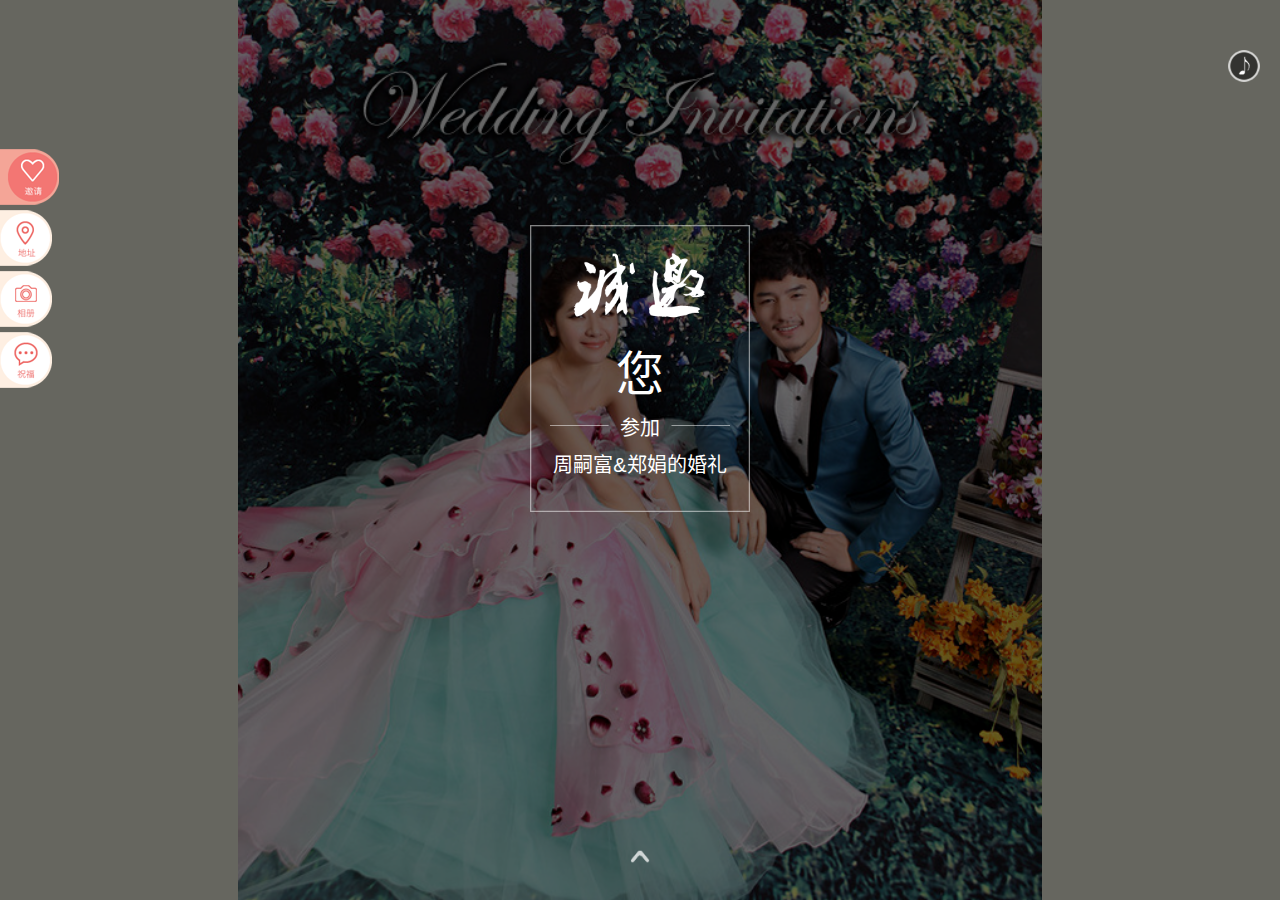
==== webroot/index.html @ 8b8bcb5a "refactor codes and implement backend to save and get bless list" ====
<!DOCTYPE html>
<html lang="zh-CN">
    <head>
        <meta charset="utf-8">
        <meta http-equiv="X-UA-Compatible" content="IE=edge">
        <!-- <meta name="viewport" content="width=device-width, initial-scale=1.0, maximum-scale=1.0, user-scalable=no"> -->
        <meta name="viewport" content="width=device-width, initial-scale=1.0">
        <meta name="renderer" content="webkit">
        <title>婚礼</title>
        <link rel="stylesheet" href="//cdn.bootcss.com/bootstrap/3.3.5/css/bootstrap.min.css" type="text/css">
        <link rel="stylesheet" href="css/swiper-3.3.1.min.css" type="text/css">
        <link rel="stylesheet" href="css/animate.min.css" type="text/css">
        <!-- Custom styles for this template -->
        <link href="css/wedding.css" rel="stylesheet">

        <!-- HTML5 shim and Respond.js for IE8 support of HTML5 elements and media queries -->
        <!-- WARNING: Respond.js doesn't work if you view the page via file:// -->
        <!--[if lt IE 9]>
            <script src="//cdn.bootcss.com/html5shiv/3.7.2/html5shiv.min.js"></script>
            <script src="//cdn.bootcss.com/respond.js/1.4.2/respond.min.js"></script>
        <![endif]-->

        <!-- Baidu Map API -->
        <!-- <script type="text/javascript" src="http://api.map.baidu.com/api?v=2.0&ak=BNiy3VISejq5RO3zaPwDMSefokaWc6iu"></script> -->
    </head>
    <body>
        <nav id='header' class="">
            <ul class="ul_nav">
                <li class="invitation active"><a href="#invitation" class="nav-invitation"></a></li>
                <li class="address"><a href="#address" class="nav-address"></a></li>
                <li class="photos"><a href="gallery.html" class="nav-photos"></a></li>
                <li class="message"><a href="blessing.html" class="nav-message"></a></li>
            </ul>
        </nav>
        <div class="nav_top">
            <label id="playbox" class="on" onclick="mp3_play();">
                <audio id="audio" autoplay="autoplay">
                    <source src="mp3/wodemingzijiaoyilian.m4a" type="audio/mpeg">
                </audio>
            </label>
        </div>
        <img src="images/66_swipe_tip.png" style="" class="resize">
        <!--<div class="page-wrapper">-->
            <div class="swiper-container">

                <div class="swiper-wrapper">
                    <div class="swiper-slide">
                        <section id="invitation" class="card introduction">
                            <div class="fm_in"></div>
                            <div class="welcome ani" swiper-animate-effect="fadeInDown" swiper-animate-duration="1s" swiper-animate-delay="0s" swiper-animate-style-cache=" ">
                                <div class="inviter">您</div>
                                <div class="join">参加</div>
                                <div class="newman"><label>周嗣富</label>&amp;<label>郑娟</label>的婚礼</div>
                            </div>
                        </section>
                    </div>
                    <div class="swiper-slide">
                        <section class="card slide-married">
                            <div class="m-animationBox m-animationCloudBg" style=""><i></i><i></i><i></i><i></i><i></i><i></i><i></i><i></i><i></i><i></i><i></i><i></i></div>

                            <div class="page_avatar ani" swiper-animate-effect="fadeInDown" swiper-animate-duration="1s" swiper-animate-delay="0s" swiper-animate-style-cache=" ">
                                <div class="avatar"></div>
                                <div class="tx">
                                    <img width="640" src="images/marriage_avatar.png">
                                </div>

                                <div class="married">
                                    <img src="images/66_got_married.png" width="100%">
                                </div>  

                                <div class="home_info">
                                    <div class="red_box">
                                        <div class="name_box">
                                            <div class="name"><label>周嗣富</label><span class="love">&amp;</span><label>郑娟</label></div>
                                        </div>
                                        <div class="time" onclick="location.reload()">
                                            2016/06/25 12:00<br>
                                            农历五月廿一（星期六）
                                        </div>
                                        <div class="address">成都市双流县华阳镇益州大道南段288号<br/>祥辉大酒店</div>
                                    </div>
                                    <div class="info_bot"><img src="images/66_info_bot.png" width="100%"></div>
                                </div>
                            </div>
                        </section>
                    </div>
                    <div class="swiper-slide">
                        <section class="card">
                            <div class="marry_title">乘车路线</div>
                            <div class="dh_area">
                                <strong class="ani" swiper-animate-effect="fadeInDown" swiper-animate-duration="1s" swiper-animate-delay="0s" swiper-animate-style-cache=" ">祥辉大酒店</strong>
                                <ul class="ul_item">
                                    <li class="ani" swiper-animate-effect="fadeInLeft" swiper-animate-duration="1s" swiper-animate-delay="0s" swiper-animate-style-cache=" "><h2><i></i>自驾:</h2>进入益州大道，向南开到益州大道南段288号祥辉大酒店即到</li>
                                    <li class="ani" swiper-animate-effect="fadeInLeft" swiper-animate-duration="1s" swiper-animate-delay="0.3s" swiper-animate-style-cache=" "><h2><i></i>地铁:</h2>乘坐地铁1号线到天府三街站下车，出B口，沿天府大道走190米，到达地铁天府三街站, 乘坐华阳5路到伏龙小区站下车，前行150米即到</li>
                                    <li class="ani" swiper-animate-effect="fadeInLeft" swiper-animate-duration="1s" swiper-animate-delay="0.6s" swiper-animate-style-cache=" "><h2><i></i>公交车:</h2>乘坐815a路，伏龙小区站下车，前行150米即到</li>
                                </ul>
                            </div>
                        </section>
                    </div>
                    <div class="swiper-slide">
                        <section id="info" class="card address-map">
                            <div class="marry_title">地图导航</div>
                            <div class="map-container">
                                <div class="map-box ani" swiper-animate-effect="fadeInLeft" swiper-animate-duration="1s" swiper-animate-delay="0s" swiper-animate-style-cache=" ">
                                    <div id="mapContent">
                                        <div class="map-search"></div>
                                        <a href="http://api.map.baidu.com/marker?location=30.536617,104.062924&title=祥辉大酒店&content=成都市双流县华阳镇益州大道南段288号祥辉大酒店&output=html&src=wedding">
                                
                                            <img src="http://api.map.baidu.com/staticimage/v2?ak=BNiy3VISejq5RO3zaPwDMSefokaWc6iu&center=104.062924,30.536617&markers=104.062924,30.536617&markerStyles=l,A&width=640&height=320&zoom=18" alt="">
                                        </a>
                                    </div>
                                    <div class="map-msg">
                                        <h5>地址：成都市双流县华阳镇益州大道南段288号<br/>祥辉大酒店</h5>
                            </div>
<div class="map_btn ani" swiper-animate-effect="fadeInRight" swiper-animate-duration="1s" swiper-animate-delay="0.3s" swiper-animate-style-cache=" ">
                                    <a href="http://api.map.baidu.com/marker?location=30.536617,104.062924&title=祥辉大酒店&content=成都市双流县华阳镇益州大道南段288号祥辉大酒店&output=html&src=wedding">
        <i></i>立即导航
</a>
</div>
                                    <!--<a href="http://api.map.baidu.com/marker?location=30.536617,104.062924&title=祥辉大酒店&content=成都市双流县华阳镇益州大道南段288号祥辉大酒店&output=html&src=wedding" class="map-btn"></a>-->
                                </div>
                            </div>
                        </section>
                    </div>
                    <div class="swiper-slide">
                        <section class="card">
                            <div class="ani" swiper-animate-effect="ani_zoom" swiper-animate-duration="16s" swiper-animate-style-cache=" ">
                                <div class="card-photo photo1"></div>
                            </div>
                            <div>
                                <div class="pos_abs photo_tit ani" swiper-animate-effect="zoomIn" swiper-animate-duration="2s" swiper-animate-delay="0.3s" swiper-animate-style-cache=" ">
                                    <div class="pic_word">分分秒秒的在我的世界里</div>
                                </div>				
                            </div>
                        </section>
                    </div>
                    <div class="swiper-slide">
                        <section class="card">
                            <div class="ani photo-ani" swiper-animate-effect="ani_zoom" swiper-animate-duration="16s" swiper-animate-style-cache=" ">
                                <div class="card-photo photo2"></div>
                            </div>
                            <div>
                                <div class="pos_abs photo_tit ani" swiper-animate-effect="zoomIn" swiper-animate-duration="2s" swiper-animate-delay="0.3s" swiper-animate-style-cache=" ">
                                    <div class="pic_word">一场相约终生的邂逅</div>
                                </div>				
                            </div>
                        </section>
                    </div>
                    <div class="swiper-slide">
                        <section class="card">
                            <div class="ani photo-ani" swiper-animate-effect="ani_zoom" swiper-animate-duration="16s" swiper-animate-style-cache=" ">
                                <div class="card-photo photo3"></div>
                            </div>
                            <div>
                                <div class="pos_abs photo_tit ani" swiper-animate-effect="zoomIn" swiper-animate-duration="2s" swiper-animate-delay="0.3s" swiper-animate-style-cache=" ">
                                    <div class="pic_word">愿得一人心，白头终不离</div>
                                </div>				
                            </div>
                        </section>
                    </div>
                    <div class="swiper-slide">
                        <section class="card">
                            <div class="ani photo-ani" swiper-animate-effect="ani_zoom" swiper-animate-duration="16s" swiper-animate-style-cache=" ">
                                <div class="card-photo photo4"></div>
                            </div>
                            <div>
                                <div class="pos_abs photo_tit ani" swiper-animate-effect="zoomIn" swiper-animate-duration="2s" swiper-animate-delay="0.3s" swiper-animate-style-cache=" ">
                                    <div class="pic_word">百年好合 & 幸福美满</div>
                                </div>				
                            </div>
                        </section>
                    </div>
                    <div class="swiper-slide">
                        <section class="card">
                            <div class="ani photo-ani" swiper-animate-effect="ani_zoom" swiper-animate-duration="16s" swiper-animate-style-cache=" ">
                                <div class="card-photo photo5"></div>
                            </div>
                            <div>
                                <div class="pos_abs photo_tit ani" swiper-animate-effect="zoomIn" swiper-animate-duration="2s" swiper-animate-delay="0.3s" swiper-animate-style-cache=" ">
                                    <div class="pic_word">分分秒秒的在我的世界里</div>
                                </div>				
                            </div>
                        </section>
                    </div>
                    <!--<div class="swiper-slide">
                        <section id="info" class="card">
                            <img src="images/card2.png" alt=""/>
                        </section>
                    </div>-->
                </div>
            </div>
        <!--</div>-->

        <!-- Bootstrap core JavaScript
            ================================================== -->
        <!-- Placed at the end of the document so the pages load faster -->
        <!--<script src="//cdn.bootcss.com/jquery/1.11.3/jquery.min.js"></script>-->
        <script src="js/zepto.min.js"></script>
        <script src="//cdn.bootcss.com/bootstrap/3.3.5/js/bootstrap.min.js"></script></script>
        <!-- IE10 viewport hack for Surface/desktop Windows 8 bug -->
        <script src="js/ie10-viewport-bug-workaround.js"></script>
        <script src="js/swiper/swiper-3.3.1.jquery.min.js"></script>
        <script src="js/swiper/swiper.animate1.0.2.min.js"></script>
        <script type="text/javascript" src="js/browser-utils.js"></script>
        <script src="js/wedding.js"></script>
    </body>
</html>
---- webroot/css/wedding.css ----
@-ms-viewport       { width: device-width; }
@-webkit-viewport   { width: device-width; }
@-moz-viewport      { width: device-width; }
@-ms-viewport       { width: device-width; }
@-o-viewport        { width: device-width; }
@viewport           { width: device-width; }

html, body {
    position: relative;
    height: 100%;
}

body,button, input, select, textarea,h1 ,h2, h3, h4, h5, h6 { font-family: Microsoft YaHei,'宋体' , Tahoma, Helvetica, Arial, "\5b8b\4f53", sans-serif;}

body{
    background: #fff;
    font-family: Helvetica Neue, Helvetica, Arial, sans-serif;
    font-size: 14px;
    color:#000;
    margin: 0;
    padding: 0;
}

div.page-wrapper {padding-bottom: 30px; position: relative; width:100%; text-align: center;}
a, #banner {color: #ff5c5c;}

/*css for navbar*/
.ul_nav {
    position: fixed;
    padding-left: 0;
    left: 0px;
    top: 15%;
    z-index: 999;
}
.ul_nav li {
    list-style-type: none;
}
.ul_nav li a {
    display: block;
    width: 59px;
    height: 56px;
    background-image: url(../images/31_ul_nav_menu.png);
    background-repeat: no-repeat;
    /*background-size: 176px auto;*/
    /*transition: all 0.1s ease-in-out;*/
}
.ul_nav li a.nav-invitation {
    background-position: -70px 0px;
}
.ul_nav li a.nav-address{
    background-position: -70px -60px;
}
.ul_nav li a.nav-photos{
    background-position: -70px -120px;
}

.ul_nav li a:hover.nav-invitation, .ul_nav li.active a.nav-invitation {
    background-position: 0px 0px;
}

.ul_nav li a:hover.nav-address, .ul_nav li.active a.nav-address {
    background-position: 0px -60px;
}

.ul_nav li a:hover.nav-photos, .ul_nav li.active a.nav-photos {
    background-position: 0px -120px;
}

.ul_nav li a.nav-message {
    background-position: -70px -180px;
}

.ul_nav li a:hover.nav-message, .ul_nav li.active a.nav-message {
    background-position: 0px -180px;
}

/*css for music play*/
.nav_top {
    position: fixed;
    top: 50px;
    right: 20px;
    z-index: 9999;
    border-radius: 50%;
}
.nav_top label.on {
    -webkit-transform-style: preserve-3d;
    -webkit-animation-name: x-spin;
    -webkit-animation-duration: 1s;
    -webkit-animation-iteration-count: infinite;
    -webkit-animation-timing-function: linear;
    -moz-animation-name: x-spin;
    -moz-transform-style: preserve-3d;
    -moz-animation-duration: 1s;
    -moz-animation-iteration-count: infinite;
    -moz-animation-timing-function: linear;
}
.nav_top label {
    display: block;
    float: right;
    margin: 0px 0px;
    width: 32px;
    height: 32px;
    background: url(../images/66_units_icons.png) no-repeat;
    background-size: auto 32px;
    cursor: pointer;
    -webkit-tap-highlight-color: raba(0,0,0,0);
}
 @-webkit-keyframes x-spin {
     0% { -webkit-transform:rotate(0deg)}
     100% { -webkit-transform:rotate(360deg)}
 }
  @-moz-keyframes x-spin {
     0% { -moz-transform:rotate(0deg)}
     100% { -moz-transform:rotate(360deg)}
 }
  @-o-keyframes x-spin {
     0% { -o-transform:rotate(0deg)}
     100% { -o-transform:rotate(360deg)}
 }
  @-ms-keyframes x-spin {
     0% { -ms-transform:rotate(0deg)}
     100% { -mos-transform:rotate(360deg)}
 }
 @keyframes x-spin {
     0% { transform:rotate(0deg)}
     100% { transform:rotate(360deg)}
 }
 @-webkit-keyframes bounce {
     0% {-webkit-transform: translateY(0);} 
     50% {-webkit-transform: translateY(-10px);} 
     100% {-webkit-transform: translateY(0);}}
 @-zom-keyframes bounce {
     0% {-zom-transform: translateY(0);} 
     50% {-zom-transform: translateY(-10px);} 
     100% {-zom-transform: translateY(0);}}
 @-ms-keyframes bounce {
     0% {-ms-transform: translateY(0);} 
     50% {-ms-transform: translateY(-10px);} 
     100% {-ms-transform: translateY(0);}}
 @-o-keyframes bounce {
     0% {-o-transform: translateY(0);} 
     50% {-o-transform: translateY(-10px);} 
     100% {-o-transform: translateY(0);}}
 @keyframes bounce {
     0% {transform: translateY(0);} 
     50% {transform: translateY(-10px);} 
     100% {transform: translateY(0);}
 }

.resize{
    position:absolute;
	width:20px;
	height:15px; 
	margin-left:-10px;
	bottom:4%; 
	left:50%;
	z-index:9999;
	-webkit-animation: bounce 1s .2s linear infinite;
	-moz-animation: bounce 1s .2s linear infinite;
	-o-animation: bounce 1s .2s linear infinite;
	-ms-animation: bounce 1s .2s linear infinite;
	animation: bounce 1s .2s linear infinite;
}
/*css for section we get married*/
.slide_02,
.slide_04,
.slide_05,
.slide_06,
.slide_07{
    width:100%;
    height:100%;
    position:relative;
    margin:0 auto;
    background:#fff1cb url(../images/66_sub_bg.png) bottom no-repeat;
    background-size:100% auto;
}
.slide_03{
    width:100%;
    height:100%;
    position:relative;
    margin:0 auto;
    padding:20px 5px 0px 0px;
}
.slide_08{
    width:100%;
    height:100%;
    background:url(../images/66_wedding_page.jpg) no-repeat;
    background-size:100% 100%;
    position:relative;
}

.slide_09{
    width:100%;
    height:100%;
    background:#fff;
}
.slide_10{
    width:100%;
    height:100%;
    background:url(../images/66_count_bg.jpg) bottom no-repeat;
    background-size:100% 100%;
    position:relative;
}

.marry_title{
    clear:both;
    color:#ee4351;
    font-size:26px;
    margin:0 auto;
    padding:5% 0 5% 0;
    text-align:center;
}
.splite{
    width:100%;
    height:10px;
    background:url(../images/66_splite.png) center no-repeat;
    background-size:260px auto;
    margin:10px auto;
    text-align:center;
}
.wish_sp{
    width:100%;
    height:6px;
    background:url(../images/66_wishsp.png) center no-repeat;
    background-size:auto 6px;
    margin:10px auto;
    text-align:center;
}
.m-animationCloudBg{height: 100%;  position: relative; top: 0px; bottom: 0px; left: 0px; right: 0px;  z-index: 0; overflow: hidden;}
.m-animationCloudBg i {
    width: 640px;
    height: 300px;
    display: block;
    position: absolute;
    opacity: 0;
    z-index: 0;
    z-index: 0 !important;
    top: 50px;
    left: -100px;
}
.m-animationCloudBg i:nth-child(1){background: url(../images/66_cloud1.png); top: 50px; left: -100px; -webkit-animation: animationCloudBg 1s linear infinite; -webkit-animation-delay: 2s;}
.m-animationCloudBg i:nth-child(2){background: url(../images/66_cloud2.png); top: 100px; left: -50px; -webkit-animation: animationCloudBg 2s linear infinite; -webkit-animation-delay: 1s;}
.m-animationCloudBg i:nth-child(3){background: url(../images/66_cloud3.png); top: 150px; left: -0px; -webkit-animation: animationCloudBg 4s linear infinite; -webkit-animation-delay: 0s;}
.m-animationCloudBg i:nth-child(4){background: url(../images/66_cloud4.png); top: 200px; left: 50px; -webkit-animation: animationCloudBg 2s linear infinite; -webkit-animation-delay: 2s;}
.m-animationCloudBg i:nth-child(5){background: url(../images/66_cloud5.png); top: 250px; left: -50px; -webkit-animation: animationCloudBg 1.2s linear infinite; -webkit-animation-delay: 3s;}
.m-animationCloudBg i:nth-child(6){background: url(../images/66_cloud6.png); top: 300px; left: 20px; -webkit-animation: animationCloudBg 3s linear infinite; -webkit-animation-delay: 1s;}
.m-animationCloudBg i:nth-child(7){background: url(../images/66_cloud1.png); top: 350px; left: 80px; -webkit-animation: animationCloudBg 4.5s linear infinite; -webkit-animation-delay: 0s;}
.m-animationCloudBg i:nth-child(8){background: url(../images/66_cloud2.png); top: 400px; left: -10px; -webkit-animation: animationCloudBg 2.8s linear infinite; -webkit-animation-delay: 1s;}
.m-animationCloudBg i:nth-child(9){background: url(../images/66_cloud3.png); top: 350px; left: 80px; -webkit-animation: animationCloudBg 1.6s linear infinite; -webkit-animation-delay: 2s;}
.m-animationCloudBg i:nth-child(10){background: url(../images/66_cloud4.png); top: 20px; left: -100px; -webkit-animation: animationCloudBg 4s linear infinite; -webkit-animation-delay: 1s;}
.m-animationCloudBg i:nth-child(11){background: url(../images/66_cloud5.png); top: 60px; left: 0px; -webkit-animation: animationCloudBg 2.5s linear infinite; -webkit-animation-delay: 2s;}
.m-animationCloudBg i:nth-child(12){background: url(../images/66_cloud6.png); top: 0px; left: -50px; -webkit-animation: animationCloudBg 3.2s linear infinite; -webkit-animation-delay: 0s;}
@-webkit-keyframes animationCloudBg{
    0%{-webkit-transform: scale(0.5) translate(-300px, 300px) rotateX(0deg) rotateY(0deg); opacity: 0;}
    33%{-webkit-transform: scale(1) translate(-80px, 80px) rotateX(20deg) rotateY(-20deg); opacity: 1;}
    66%{-webkit-transform: scale(1.5) translate(100px, -100px) rotateX(30deg) rotateY(-10deg); opacity: 0.8;}
    100%{-webkit-transform: scale(1.8) translate(300px, -300px) rotateX(0deg) rotateY(0deg); opacity: 0.6;}
}

/*css for card section */
section.card {
    width: 100%;
    background-color: #feefe2;
    margin: 0px auto;
    height: 100%;
    transform: translateY(0px);
    transition: none;
    text-align: center;
    position: relative;
}
section.card img{
    width: 100%;
}
.fm_in{
    position:absolute;
    top:0;
    left:0;
    width:100%;
    height:100%;
    margin:0 auto;
    padding:15% 0;
    background:#000;
    opacity: 0.6;
    z-index:0;
}
section.introduction {
    width:100%;
    height:100%;
    position:relative;
    margin:0 auto;
    /*padding:110px 0;*/
    background:#fffeee url(../images/album.png) center no-repeat;
    background-size:auto 100%;
}
.welcome{
    position:relative;
    top:25%;
    left:50%;
    margin-left:-110px;
    width:220px;
    height:340px;
    background:url(../images/66_fm_bor.png) top no-repeat;
    background-size:220px auto;
    text-align:center;
    padding:110px 0 0 0;
    opacity: 1;
    z-index:2;
}
.inviter{
    text-align:center;
    color:#fff;
    font-size:48px;
    margin:0px auto 0px auto;
}
.join{
    color:#fff;
    font-size:20px;
    padding:3% 0;
    background:url(../images/66_join.png) center no-repeat;
    background-size:180px auto;
}
.newman{
    color:#fff;
    font-size:20px;
    padding:1% 0px;
}
.newman label{
    font-weight: normal;
}

/*css for section#2 show avatar and hotol*/
.page_bg {
    width:100%;
    height:60%;
    position: absolute;
    bottom: 0px;
    z-index:2;
}
.page_avatar{
    position: absolute;
    left:50%;
    margin-left:-110px;
    z-index:8;
    top: 50%;
    margin-top: -240px;
}
.avatar{
    border-radius: 220px;
    width: 220px;
    height: 220px;
    background-color: #fff;
    opacity: 0.5;
    z-index:9;
    margin:0px auto;
    position:relative;
}
section.card .tx img{
    width:200px;
    height:200px;
    border-radius: 200px;
    margin:0 auto;
    position:relative;
    top:-210px;
    left:0px;
    z-index:10;
}
.married{
    position:relative;
    width:262px;
    left:50%;
    top:-240px;
    z-index:11;
    margin-left:-136px;
}
.home_info{
    position:relative;
    width:200px;
    z-index:11;
    background:#ee4351;
    left:0;
    top:-230px;
    margin:0px auto;
    padding:0px 0px 0px 0px;
    z-index:11;
}
.red_box{
    width:100%;
    background:#ee4351;
    padding:0px 8px;
    margin:0px;
    z-index:11;
}
.info_bot{
    width:100%;
    position:absolute;
    bottom:-17px;
    z-index:11;
}
.name_box{
    width:100%;
    font-size:18px;
    line-height:180%;
    color:#fff;
    font-family:'microsoft yahei';
    margin:5px auto;
    text-align:center;
    padding:0 0;
    border-bottom:1px #fff dashed;
}
.name_box .love{
    position:relative;
    display:inline-block;
    top:0px;
    width:18px;
    height:24px;
}
.name_box label{
    padding:0px 15px;
    color:#fff;
}

.time,
.message,
.address{
    clear:both;
    color:#fff;
    font-size:16px;
    line-height:24px;
    padding:5px 0;
    text-align:center;
}

/*css for showing photos of wedding*/
.ani_left_right{-webkit-animation:animation_left_right 23s linear 0s infinite both;}
@-webkit-keyframes animation_left_right{
    0%{-webkit-transform:translateX(0px);width:236%;height:100%;margin-top:0px;margin-left:0px;}
    50%{-webkit-transform:translateX(-373px);width:236%;height:100%;margin-top:0px;margin-left:0px;}
    100%{-webkit-transform:translateX(0px);width:236%;height:100%;margin-top:0px;margin-left:0px;}}
.ani_right_left{-webkit-animation:animation_right_left 23s linear 0s infinite both;}
@-webkit-keyframes animation_right_left{
    0%{-webkit-transform:translateX(-373px);width:236%;height:100%;margin-top:0px;margin-left:0px;}
    50%{-webkit-transform:translateX(0px);width:236%;height:100%;margin-top:0px;margin-left:0px;}
    100%{-webkit-transform:translateX(-373px);width:236%;height:100%;margin-top:0px;margin-left:0px;}
}
.ani_zoom{-webkit-animation:animation_zoom 18s linear 0s infinite both;}
@-webkit-keyframes animation_zoom{
    0%{-webkit-transform:scale(1);width:104%;height:100%;margin-top:0px;margin-left:0px;}
    50%{-webkit-transform:scale(1.3);width:104%;height:100%;margin-top:0px;margin-left:0px;}
    100%{-webkit-transform:scale(1);width:104%;height:100%;margin-top:0px;margin-left:0px;}
}
.ani_narrow{-webkit-animation:animation_narrow 15s linear 0s infinite both;}
@-webkit-keyframes animation_narrow{
    0%{-webkit-transform:scale(1.2);width:100%;height:100%;margin-top:0px;margin-left:0px;}
    50%{-webkit-transform:scale(1);width:100%;height:100%;margin-top:0px;margin-left:0px;}
    100%{-webkit-transform:scale(1.2);width:100%;height:100%;margin-top:0px;margin-left:0px;}
}
.ani_ghost_image1{-webkit-animation:animation_ghost_image1 3s ease 0s 1 both;height:100%;}
@-webkit-keyframes animation_ghost_image1{
    0%{-webkit-transform:translateX(85px) ;opacity:0;}
    100%{-webkit-transform:translateX(0px) ;opacity:1;}}
.ani_ghost_image2{-webkit-animation:animation_ghost_image2 3s ease 0s 1 both;height:100%;}
@-webkit-keyframes animation_ghost_image2{
    0%{-webkit-transform:translateX(-85px) ;opacity:0;}
    100%{-webkit-transform:translateX(0px) ;opacity:1;}}
.photo_tit{
	bottom: 20%;
	left: 0%;
	color: rgb(255, 255, 255);
	width: 100%;
	text-align: center;
	font-size: 20px;
	/*text-shadow: 0px 0px 10px #fff, 0px 0px 20px #fff, 0px 0px 40px #ccc;*/
	text-shadow:2px 2px 6px #000000;
}
.pos_abs {
    position: absolute;
}

/*css for card photos section*/
.card .card-photo{
    background-size: auto 100%;
    background-position: center;
    background-repeat: no-repeat;
    height: 100%;
}

.card .photo-ani{height:100%;}

.card .photo1, .photo2, .photo3, .photo4, .photo5 {
    background-image: url("../images/CD141016137559869EkEk1410410441.jpg-album");
}

/*css for how to go to hotel*/
.dh_area {
    padding: 0px 35px;
}
.ul_item{
    clear:both;
	margin:20px auto;
	padding:2% 5% 3% 5%;
	border-radius:4px;  
	text-align:left;
	border:1px #e94d37 solid;
}
.ul_item li{
	line-height:22px;
	font-size:14px;
	font-weight:bold;
	color:#555;
	padding:4px 0px;
}
.ul_item li h2{
    clear:both;
    color:#ee4351;
	line-height:30px;
	font-size:16px;
	text-align:left;
	margin-top:5px;
}
.ul_item li a{
	color:#fff;
}
.ul_item li i{
    display:inline-block;
    float:left;
    width:35px;
    height:26px;
}
.ul_item li:first-child i{
    background:url(../images/66_map_icons.png) no-repeat 3px 0px;
    background-size:80% auto;
}
.ul_item li:nth-child(2) i {
    background:url(../images/66_map_icons.png) no-repeat 0 -42px;
    background-size:80% auto;
}
.ul_item li:last-child i {
    background:url(../images/66_map_icons.png) no-repeat 4px -90px;
    background-size:80% auto;
}

/*Baidu map for location*/
.marry_title{
    clear:both;
	color:#ee4351;
	font-size:26px;
	margin:0 auto;
	padding:5% 0 5% 0;
	text-align:center;
}
.map-container { margin: 0 15px; }
.map-box {
 position: relative;
 border-radius: 5px;
 background: #fff;
 padding: 15px;
 max-width: 600px;
 margin: 0 auto;
}

.map-msg {
    padding: 10px 0;
    overflow: hidden;
}
.map-msg h5 {
    font-size: 1.4rem;
    line-height: 20px;
    min-height: 25px;
    color: #999;
    overflow: hidden;
}
.map-btn {
    display: inline-block;
    margin-top: 2px;
    margin-right: 6px;
    width: 50px;
    height: 18px;
    background: url(../images/bmap-nav.png) no-repeat;
    background-size: 100% 100%;
    border: 0;
    outline:0;
    border-radius: 0;
}
#mapContent {position: relative}
.map-search {
    position: absolute;
    top: 0;
    right: 0;
    width: 28px;
    height: 28px;
    background: url(../images/bmap-search.png) no-repeat;
    background-size: 100% 100%;
    z-index: 99999;
}
.map_btn{
    width:110px;
    margin:0px auto 0px auto;
    line-height:36px;
    background:#ee4351;
    border-radius:4px;
    text-align:left;
}
.map_btn a{display:block;color:#fff;}
.map_btn a i{
   float:left;
   display:inline-block;
   width:23px;
   height:23px;
   background:url(../images/66_icons.png) no-repeat 0 -151px;
   background-size: 23px auto;
   margin:7px 3px 0px 6px;
}

/*css for swiper container*/
.swiper-container {
        width: 100%;
        height: 100%;
    }
    .swiper-slide {
        text-align: center;
        font-size: 18px;
        background: #fff;

        /* Center slide text vertically */
        display: -webkit-box;
        display: -ms-flexbox;
        display: -webkit-flex;
        display: flex;
        -webkit-box-pack: center;
        -ms-flex-pack: center;
        -webkit-justify-content: center;
        justify-content: center;
        -webkit-box-align: center;
        -ms-flex-align: center;
        -webkit-align-items: center;
        align-items: center;
    }


/*css for gallery page*/
.gallery-container {background-color: #feefe2;}

/*css for blessing page*/
.container .card form {text-align: left;}

.bless_tit{
  color:#555;
  height:30px;
  line-height:30px;
  border-bottom:1px #ccc solid;
  margin:30px 0px 30px 0px;
  text-align:center;
  position:relative;
}
.bless_tit span{
    position:absolute;
	bottom:-15px;
	left:50%;
	background:#feefe2;
	padding:0px 20px;
    text-align:center;
	margin-left:-50px;
}
ul.bless-wall {
margin-top: 30px;
}
ul.bless-wall li {
    /*让贴纸在按行显示，可以使用float实现效果*/
    display: inline-block;
    *display: inline;
    zoom: 1;
    margin: 1em 1em 3em;
    font-size: 10px;
}

ul.bless-wall .msg_style {
    height: auto;
    /*margin-left: 4%;*/
    vertical-align: middle;
}

ul.bless-wall section.bless-card {
    /*使用box-shadow制作阴影效果*/
    -moz-box-shadow: 5px 5px 7px rgba(33, 33, 33, 0.4);
    -webkit-box-shadow: 5px 5px 7px rgba(33, 33, 33, 0.4);
    box-shadow: 5px 5px 7px rgba(33, 33, 33, 0.4);
    /*使用transform中的rotate制作旋转效果*/
    -webkit-transform: rotate(-2deg);
    -o-transform: rotate(-2deg);
    -moz-transform: rotate(-2deg);
    -ms-transform: rotate(-2deg);
    transform: rotate(-2deg);
    /*为后面的胶纸效果设定一个参照值*/
    position: relative;
    /*实现一个四方形的标签纸效果*/
    display: inline-block;
    height: 80%;
    width: 80%;
    font-size: 100%;
    text-decoration: none;
    color: #000;
    background-color: #ffc;
    padding: 1em;
    cursor: defaul.bless-wallt;
}

/*使用CSS3伪类选择器中的":before"制作胶纸效果*/
ul.bless-wall section.bless-card:before {
    content: '';
    position: absolute;
    top: -20px;
    left: 35%;
    width: 50px;
    height: 30px;
    background-color: rgba(255, 255, 204, 0.5);
    border-left: 1px dashed rgba(0, 0, 0, 0.1);
    border-right: 1px dashed rgba(0, 0, 0, 0.1);
    -webkit-box-shadow: 0px 0px 12px rgba(0, 0, 0, 0.2);
    -moz-box-shadow: 0px 0px 12px rgba(0, 0, 0, 0.2);
    box-shadow: 0px 0px 12px rgba(0, 0, 0, 0.2);
}

/*step2*/

ul.bless-wall h2 {
    font-family: 'Eater', cursive;
    font-size: 140%;
    font-weight: bold;
    padding-bottom: 10px;
    padding-top: 5px;
}

ul.bless-wall h3 {
    font-family: 'Eater', cursive;
    padding-bottom: 10px;
    padding-top: 5px;
    font-size: medium;
    font-weight: normal;
    color: rgba(33, 33, 33, 0.7);
    width: 200px;
}

/*step3*/
/*给第2，4，6，8...2n处的标签改变旋转值和背景色*/
ul.bless-wall li:nth-child(even) section.bless-card {
    -webkit-transform: rotate(4deg);
    -o-transform: rotate(4deg);
    -moz-transform: rotate(4deg);
    -ms-transform: rotate(4deg);
    transform: rotate(4deg);
    position: relative;
    top: 5px;
    background-color: #cfc;
}

/*给第3，6，9...3n处的标签改变旋转值和背景色*/
ul.bless-wall li:nth-child(3n) section.bless-card {
    position: relative;
    top: -5px;
    background-color: #ccf;
}

/*给第5,10,15...5n处的标签改变旋转值和背景色*/
ul.bless-wall li:nth-child(5n) section.bless-card {
    position: relative;
    top: -10px;
    background-color: #FAC8C8;
}

/*改变对应的胶纸色*/
ul.bless-wall li:nth-child(even) section.bless-card:before {
    background-color: rgba(204, 255, 204, 0.5);
}

ul.bless-wall li:nth-child(3n) section.bless-card:before {
    background-color: rgba(204, 204, 255, 0.5);
}

/*step4*/
ul.bless-wall li section:hover,
ul.bless-wall li section:focus {
    /*改变阴影效果*/
    -moz-box-shadow: 10px 10px 7px rgba(0, 0, 0, 0.7);
    -webkit-box-shadow: 10px 10px 7px rgba(0, 0, 0, 0.7);
    box-shadow: 10px 10px 7px rgba(0, 0, 0, 0.7);
}

ul.bless-wall div {
    width: 100%;
    height: 100%;
    OVERFLOW-Y: auto;
    OVERFLOW-X: hidden;
}

ul.bless-wall h4 {
    float: right;
    z-index: 9999;
    font-size: medium;
}

ul.bless-wall h4:hover {
    cursor: pointer;
    color: red;
}

ul.bless-wall p {
    font-size: large;
}

.see-more-bless {
    clear: both;
    display: inline-block;
    width: 100%;
    color: #fd9821;
    font-size: 12px;
    text-align: center;
    margin: 0px auto;
    padding: 20px 0px 20px 0px;
}
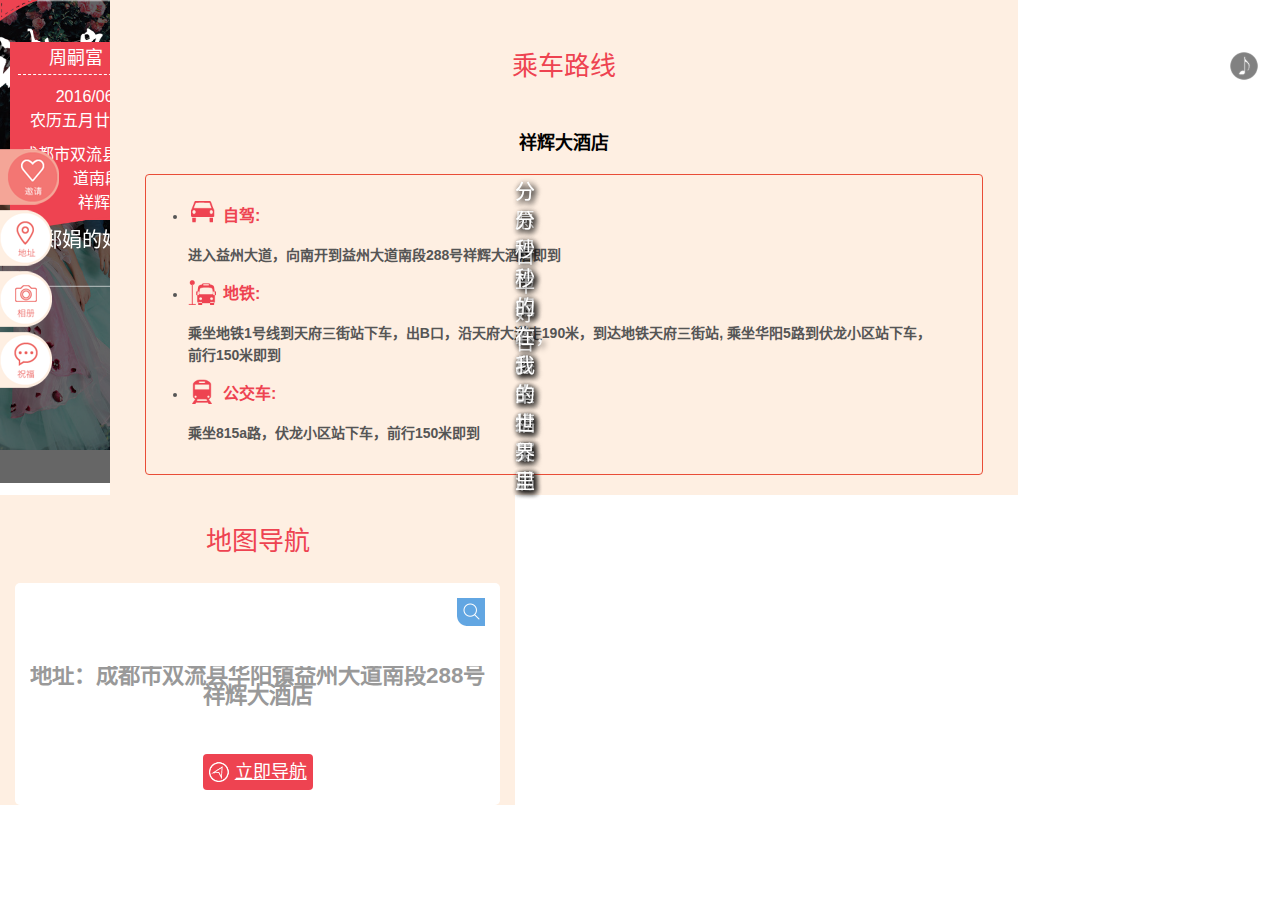
==== commit 006ce74e: "refactor codes" ====
--- a/webroot/index.html
+++ b/webroot/index.html
@@ -34,8 +34,9 @@
         </nav>
         <div class="nav_top">
             <label id="playbox" class="on" onclick="mp3_play();">
-                <audio id="audio" autoplay="autoplay">
-                    <source src="mp3/wodemingzijiaoyilian.m4a" type="audio/mpeg">
+                <audio id="audio" autoplay="autoplay" loop="loop">
+                    <source id="mp3Source" src="mp3/xiaofuqi.mp3" type="audio/mpeg">
+                    <source id="oggSource" src="mp3/xiaofuqi.ogg" type="audio/ogg">
                 </audio>
             </label>
         </div>
@@ -201,7 +202,7 @@
         <script src="js/ie10-viewport-bug-workaround.js"></script>
         <script src="js/swiper/swiper-3.3.1.jquery.min.js"></script>
         <script src="js/swiper/swiper.animate1.0.2.min.js"></script>
-        <script type="text/javascript" src="js/browser-utils.js"></script>
+        <script src="js/browser-utils.js"></script>
         <script src="js/wedding.js"></script>
     </body>
 </html>
--- a/webroot/css/wedding.css
+++ b/webroot/css/wedding.css
@@ -83,6 +83,11 @@
     border-radius: 50%;
 }
 .nav_top label.on {
+    animation-name: x-spin;
+    transform-style: preserve-3d;
+    animation-duration: 1s;
+    animation-iteration-count: infinite;
+    animation-timing-function: linear;
     -webkit-transform-style: preserve-3d;
     -webkit-animation-name: x-spin;
     -webkit-animation-duration: 1s;
@@ -105,25 +110,21 @@
     cursor: pointer;
     -webkit-tap-highlight-color: raba(0,0,0,0);
 }
- @-webkit-keyframes x-spin {
-     0% { -webkit-transform:rotate(0deg)}
-     100% { -webkit-transform:rotate(360deg)}
- }
-  @-moz-keyframes x-spin {
-     0% { -moz-transform:rotate(0deg)}
-     100% { -moz-transform:rotate(360deg)}
- }
-  @-o-keyframes x-spin {
-     0% { -o-transform:rotate(0deg)}
-     100% { -o-transform:rotate(360deg)}
- }
-  @-ms-keyframes x-spin {
-     0% { -ms-transform:rotate(0deg)}
-     100% { -mos-transform:rotate(360deg)}
- }
  @keyframes x-spin {
-     0% { transform:rotate(0deg)}
-     100% { transform:rotate(360deg)}
+     0% { 
+     transform:rotate(0deg);
+     -webkit-transform:rotate(0deg);
+     -moz-transform:rotate(0deg);
+     -o-transform:rotate(0deg);
+     -ms-transform:rotate(0deg);
+     }
+     100% { 
+     transform:rotate(360deg);
+     -webkit-transform:rotate(360deg);
+     -moz-transform:rotate(360deg);
+     -o-transform:rotate(360deg);
+     -ms-transform:rotate(360deg);
+     }
  }
  @-webkit-keyframes bounce {
      0% {-webkit-transform: translateY(0);} 
@@ -807,7 +808,7 @@
     font-size: large;
 }
 
-.see-more-bless {
+.no-bless, .see-more-bless {
     clear: both;
     display: inline-block;
     width: 100%;
@@ -817,3 +818,37 @@
     margin: 0px auto;
     padding: 20px 0px 20px 0px;
 }
+.call {
+    padding-left: 0;
+    margin-bottom: 30px;
+}
+.call li {
+list-style-type: none;
+}
+.call li a{
+	display:block;
+    width:120px;
+	line-height:24px;
+	color:#fff;
+	font-size:16px;
+	margin:10px 0px 10px 0px;
+	padding:10px 0px 10px 10px;
+	border-radius:44px;
+}
+.call li a i{
+	display:inline-block;
+	float:left;
+    width:23px;
+	height:23px;
+	margin-right:10px;
+    background:url(../images/31_tel_icon.png) center no-repeat;
+    background-size:auto 23px;
+}
+.call li.tel_01 a{
+    float:right;
+	background:#ff9999;
+}
+.call li.tel_02 a{
+    float:left;
+	background:#89b0d8;
+}
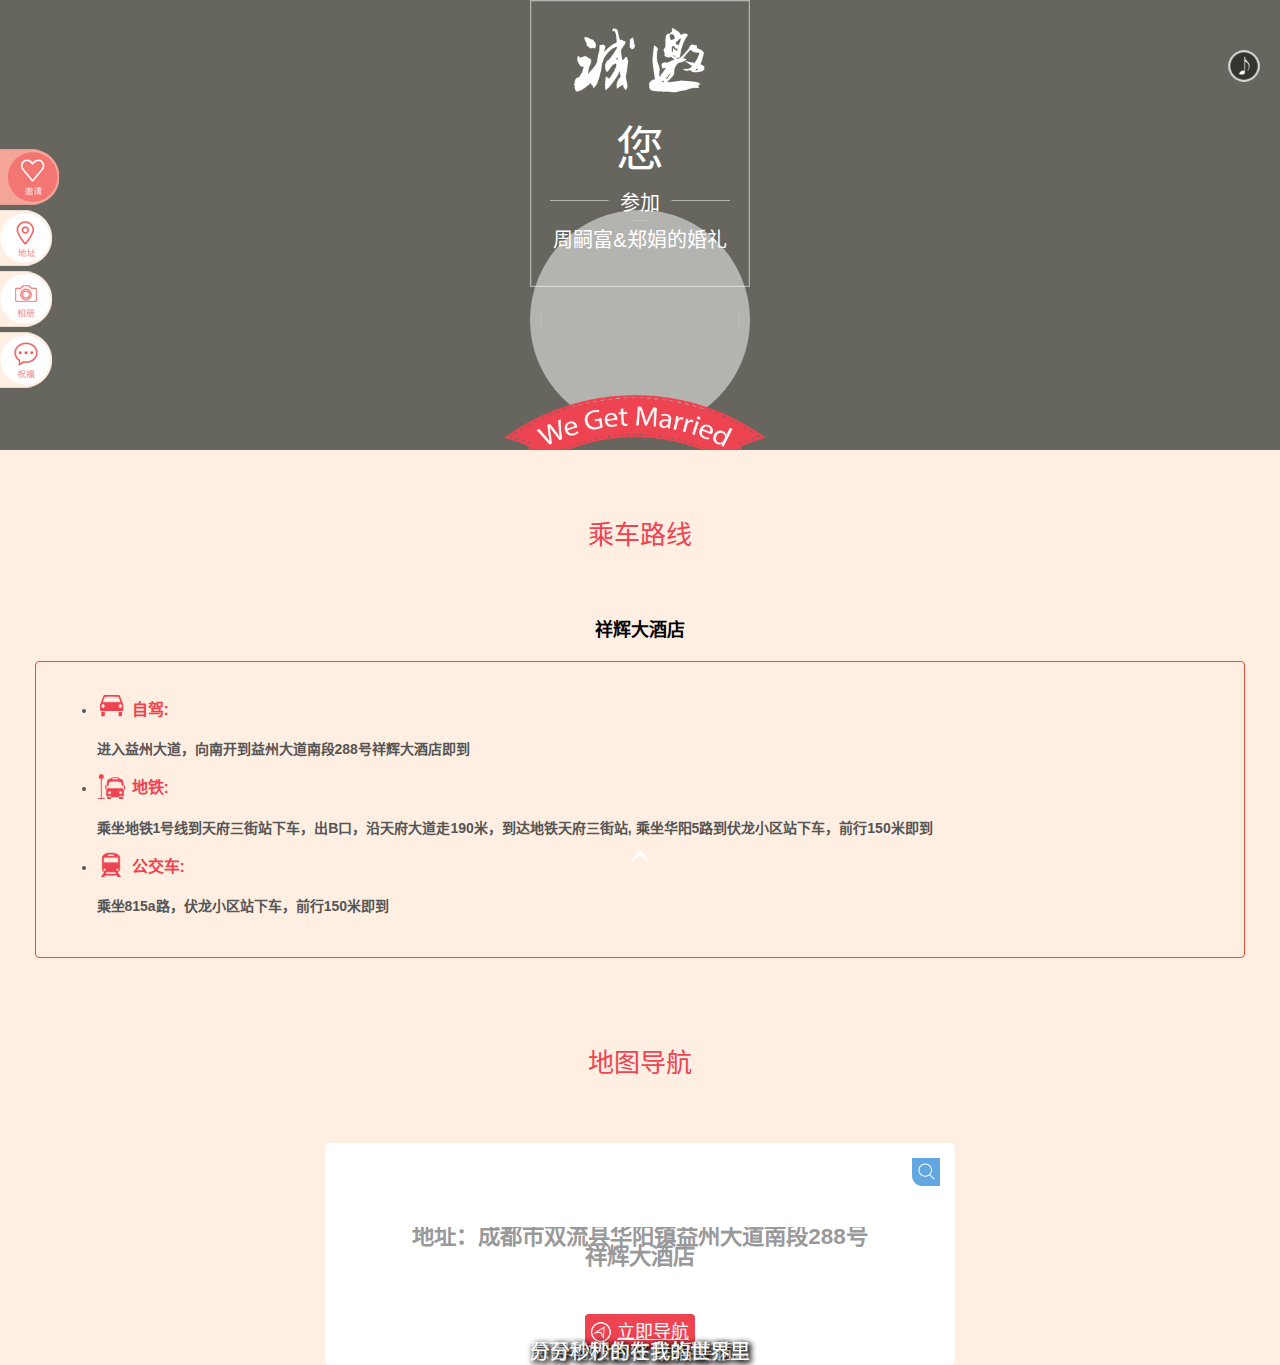
==== commit b45c5b35: "refactor css/js and images for wedding" ====
--- a/webroot/index.html
+++ b/webroot/index.html
@@ -8,8 +8,10 @@
         <meta name="renderer" content="webkit">
         <title>婚礼</title>
         <link rel="stylesheet" href="//cdn.bootcss.com/bootstrap/3.3.5/css/bootstrap.min.css" type="text/css">
-        <link rel="stylesheet" href="css/swiper-3.3.1.min.css" type="text/css">
-        <link rel="stylesheet" href="css/animate.min.css" type="text/css">
+        <!--<link rel="stylesheet" href="css/swiper-3.3.1.min.css" type="text/css">-->
+        <link href="//cdn.bootcss.com/Swiper/3.3.1/css/swiper.min.css" rel="stylesheet">
+        <link href="//cdn.bootcss.com/animate.css/3.5.1/animate.min.css" rel="stylesheet">
+        <!--<link rel="stylesheet" href="css/animate.min.css" type="text/css">-->
         <!-- Custom styles for this template -->
         <link href="css/wedding.css" rel="stylesheet">
 
@@ -57,12 +59,13 @@
                     </div>
                     <div class="swiper-slide">
                         <section class="card slide-married">
-                            <div class="m-animationBox m-animationCloudBg" style=""><i></i><i></i><i></i><i></i><i></i><i></i><i></i><i></i><i></i><i></i><i></i><i></i></div>
+                            <!--<div class="m-animationBox m-animationCloudBg" style=""><i></i><i></i><i></i><i></i><i></i><i></i><i></i><i></i><i></i><i></i><i></i><i></i></div>-->
 
                             <div class="page_avatar ani" swiper-animate-effect="fadeInDown" swiper-animate-duration="1s" swiper-animate-delay="0s" swiper-animate-style-cache=" ">
                                 <div class="avatar"></div>
                                 <div class="tx">
-                                    <img width="640" src="images/marriage_avatar.png">
+                                    <!--<img width="640" src="images/marriage_avatar.png">-->
+                                    <img width="640" src="images/album2_x400.png">
                                 </div>
 
                                 <div class="married">
@@ -196,11 +199,13 @@
             ================================================== -->
         <!-- Placed at the end of the document so the pages load faster -->
         <!--<script src="//cdn.bootcss.com/jquery/1.11.3/jquery.min.js"></script>-->
-        <script src="js/zepto.min.js"></script>
-        <script src="//cdn.bootcss.com/bootstrap/3.3.5/js/bootstrap.min.js"></script></script>
+        <!--<script src="js/zepto.min.js"></script>-->
+        <script src="//cdn.bootcss.com/zepto/1.1.6/zepto.min.js"></script>
+        <!--<script src="//cdn.bootcss.com/bootstrap/3.3.5/js/bootstrap.min.js"></script></script>-->
         <!-- IE10 viewport hack for Surface/desktop Windows 8 bug -->
         <script src="js/ie10-viewport-bug-workaround.js"></script>
-        <script src="js/swiper/swiper-3.3.1.jquery.min.js"></script>
+        <!--<script src="js/swiper/swiper-3.3.1.jquery.min.js"></script>-->
+        <script src="//cdn.bootcss.com/Swiper/3.3.1/js/swiper.min.js"></script>
         <script src="js/swiper/swiper.animate1.0.2.min.js"></script>
         <script src="js/browser-utils.js"></script>
         <script src="js/wedding.js"></script>
--- a/webroot/css/wedding.css
+++ b/webroot/css/wedding.css
@@ -290,7 +290,8 @@
     position:relative;
     margin:0 auto;
     /*padding:110px 0;*/
-    background:#fffeee url(../images/album.png) center no-repeat;
+    /*background:#fffeee url(../images/album.png) center no-repeat;*/
+    background:#fffeee url(../images/album2.jpg) center no-repeat;
     background-size:auto 100%;
 }
 .welcome{
@@ -487,8 +488,22 @@
 
 .card .photo-ani{height:100%;}
 
-.card .photo1, .photo2, .photo3, .photo4, .photo5 {
-    background-image: url("../images/CD141016137559869EkEk1410410441.jpg-album");
+.card .photo1{
+    /*background-image: url("../images/CD141016137559869EkEk1410410441.jpg-album");*/
+    background-image: url("../images/home_1.jpg")
+}
+
+.card .photo2{
+    background-image: url("../images/home_2.jpg")
+}
+.card .photo3{
+    background-image: url("../images/home_3.jpg")
+}
+.card .photo4{
+    background-image: url("../images/home_4.jpg")
+}
+.card .photo5{
+    background-image: url("../images/home_5.jpg")
 }
 
 /*css for how to go to hotel*/
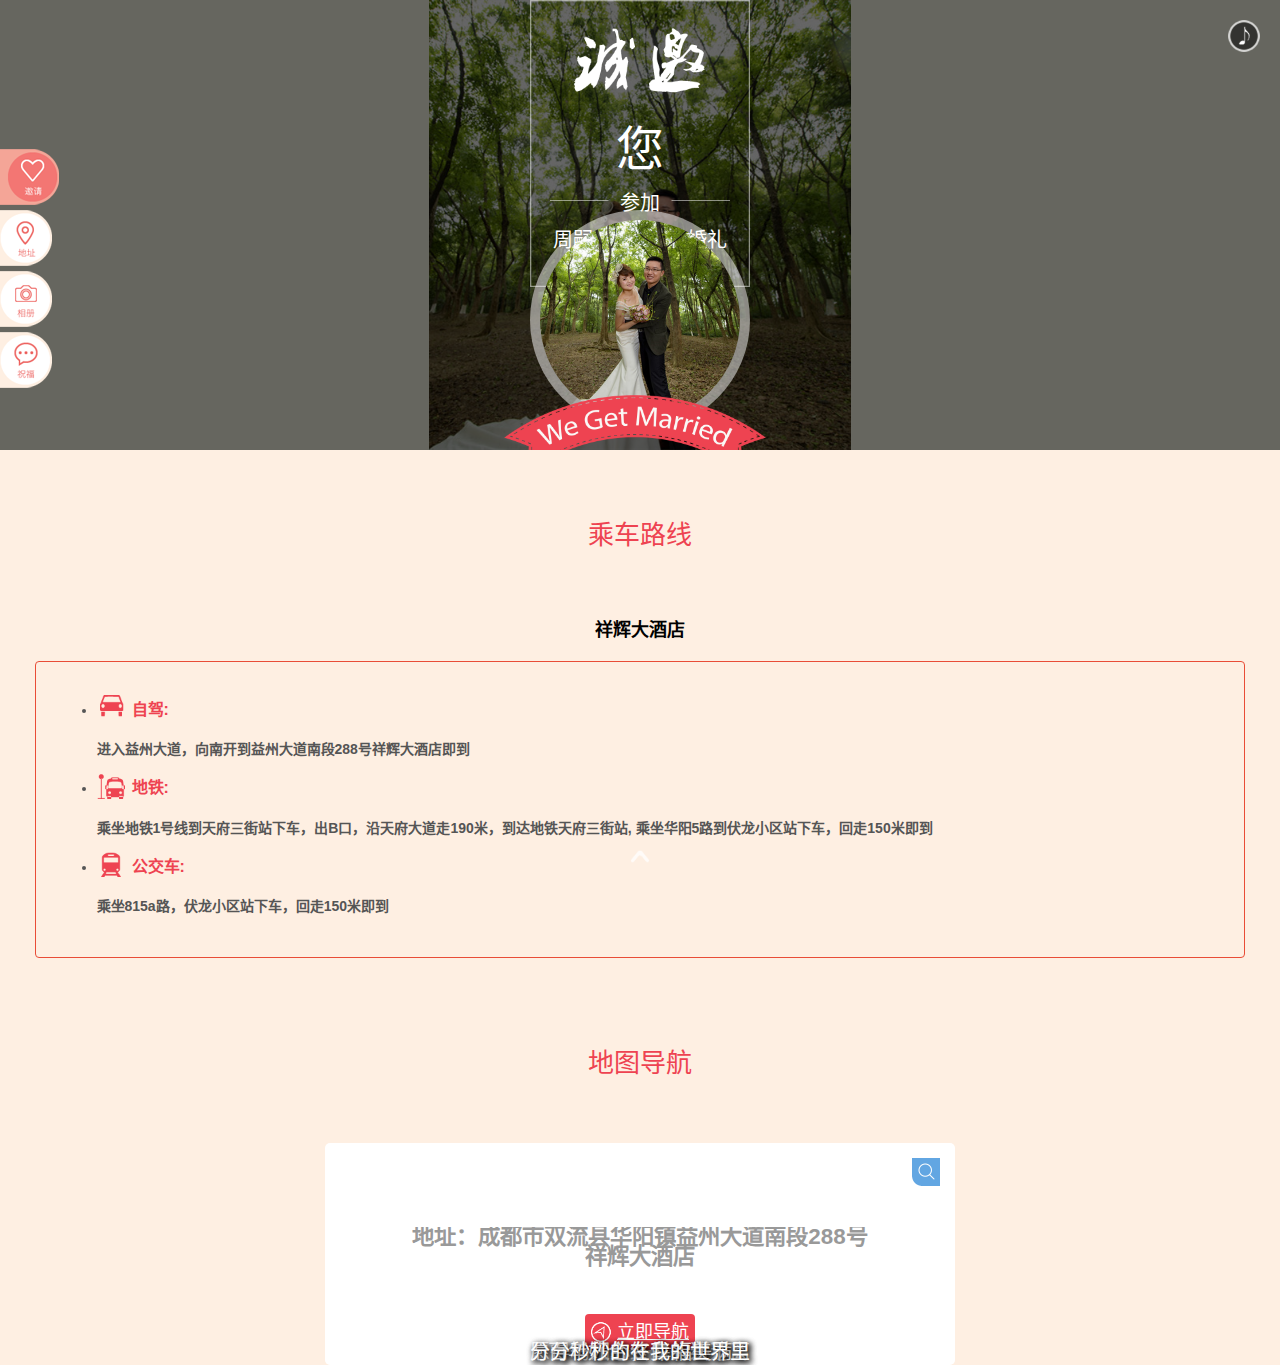
==== commit c450ffd7: "add css and js files" ====
--- a/webroot/index.html
+++ b/webroot/index.html
@@ -8,12 +8,10 @@
         <meta name="renderer" content="webkit">
         <title>婚礼</title>
         <link rel="stylesheet" href="//cdn.bootcss.com/bootstrap/3.3.5/css/bootstrap.min.css" type="text/css">
-        <!--<link rel="stylesheet" href="css/swiper-3.3.1.min.css" type="text/css">-->
         <link href="//cdn.bootcss.com/Swiper/3.3.1/css/swiper.min.css" rel="stylesheet">
         <link href="//cdn.bootcss.com/animate.css/3.5.1/animate.min.css" rel="stylesheet">
-        <!--<link rel="stylesheet" href="css/animate.min.css" type="text/css">-->
         <!-- Custom styles for this template -->
-        <link href="css/wedding.css" rel="stylesheet">
+        <link href="css/wedding.min.css" rel="stylesheet">
 
         <!-- HTML5 shim and Respond.js for IE8 support of HTML5 elements and media queries -->
         <!-- WARNING: Respond.js doesn't work if you view the page via file:// -->
@@ -21,9 +19,6 @@
             <script src="//cdn.bootcss.com/html5shiv/3.7.2/html5shiv.min.js"></script>
             <script src="//cdn.bootcss.com/respond.js/1.4.2/respond.min.js"></script>
         <![endif]-->
-
-        <!-- Baidu Map API -->
-        <!-- <script type="text/javascript" src="http://api.map.baidu.com/api?v=2.0&ak=BNiy3VISejq5RO3zaPwDMSefokaWc6iu"></script> -->
     </head>
     <body>
         <nav id='header' class="">
@@ -95,8 +90,8 @@
                                 <strong class="ani" swiper-animate-effect="fadeInDown" swiper-animate-duration="1s" swiper-animate-delay="0s" swiper-animate-style-cache=" ">祥辉大酒店</strong>
                                 <ul class="ul_item">
                                     <li class="ani" swiper-animate-effect="fadeInLeft" swiper-animate-duration="1s" swiper-animate-delay="0s" swiper-animate-style-cache=" "><h2><i></i>自驾:</h2>进入益州大道，向南开到益州大道南段288号祥辉大酒店即到</li>
-                                    <li class="ani" swiper-animate-effect="fadeInLeft" swiper-animate-duration="1s" swiper-animate-delay="0.3s" swiper-animate-style-cache=" "><h2><i></i>地铁:</h2>乘坐地铁1号线到天府三街站下车，出B口，沿天府大道走190米，到达地铁天府三街站, 乘坐华阳5路到伏龙小区站下车，前行150米即到</li>
-                                    <li class="ani" swiper-animate-effect="fadeInLeft" swiper-animate-duration="1s" swiper-animate-delay="0.6s" swiper-animate-style-cache=" "><h2><i></i>公交车:</h2>乘坐815a路，伏龙小区站下车，前行150米即到</li>
+                                    <li class="ani" swiper-animate-effect="fadeInLeft" swiper-animate-duration="1s" swiper-animate-delay="0.3s" swiper-animate-style-cache=" "><h2><i></i>地铁:</h2>乘坐地铁1号线到天府三街站下车，出B口，沿天府大道走190米，到达地铁天府三街站, 乘坐华阳5路到伏龙小区站下车，回走150米即到</li>
+                                    <li class="ani" swiper-animate-effect="fadeInLeft" swiper-animate-duration="1s" swiper-animate-delay="0.6s" swiper-animate-style-cache=" "><h2><i></i>公交车:</h2>乘坐815a路，伏龙小区站下车，回走150米即到</li>
                                 </ul>
                             </div>
                         </section>
@@ -198,16 +193,8 @@
         <!-- Bootstrap core JavaScript
             ================================================== -->
         <!-- Placed at the end of the document so the pages load faster -->
-        <!--<script src="//cdn.bootcss.com/jquery/1.11.3/jquery.min.js"></script>-->
-        <!--<script src="js/zepto.min.js"></script>-->
         <script src="//cdn.bootcss.com/zepto/1.1.6/zepto.min.js"></script>
-        <!--<script src="//cdn.bootcss.com/bootstrap/3.3.5/js/bootstrap.min.js"></script></script>-->
-        <!-- IE10 viewport hack for Surface/desktop Windows 8 bug -->
-        <script src="js/ie10-viewport-bug-workaround.js"></script>
-        <!--<script src="js/swiper/swiper-3.3.1.jquery.min.js"></script>-->
         <script src="//cdn.bootcss.com/Swiper/3.3.1/js/swiper.min.js"></script>
-        <script src="js/swiper/swiper.animate1.0.2.min.js"></script>
-        <script src="js/browser-utils.js"></script>
-        <script src="js/wedding.js"></script>
+        <script src="js/index.min.js"></script>
     </body>
 </html>
--- a/webroot/css/wedding.min.css
+++ b/webroot/css/wedding.min.css
@@ -0,0 +1,4 @@
+@-ms-viewport{width:device-width}@-webkit-viewport{width:device-width}@-moz-viewport{width:device-width}@-ms-viewport{width:device-width}@-o-viewport{width:device-width}@viewport{width:device-width}html,body{position:relative;height:100%}body,button,input,select,textarea,h1,h2,h3,h4,h5,h6{font-family:Microsoft YaHei,'宋体',Tahoma,Helvetica,Arial,"\5b8b\4f53",sans-serif}body{background:#fff;font-family:Helvetica Neue,Helvetica,Arial,sans-serif;font-size:14px;color:#000;margin:0;padding:0}div.page-wrapper{padding-bottom:30px;position:relative;width:100%;text-align:center}a,#banner{color:#ff5c5c}.ul_nav{position:fixed;padding-left:0;left:0;top:15%;z-index:999}.ul_nav li{list-style-type:none}.ul_nav li a{display:block;width:59px;height:56px;background-image:url(../images/31_ul_nav_menu.png);background-repeat:no-repeat}.ul_nav li a.nav-invitation{background-position:-70px 0}.ul_nav li a.nav-address{background-position:-70px -60px}.ul_nav li a.nav-photos{background-position:-70px -120px}.ul_nav li a:hover.nav-invitation,.ul_nav li.active a.nav-invitation{background-position:0 0}.ul_nav li a:hover.nav-address,.ul_nav li.active a.nav-address{background-position:0 -60px}.ul_nav li a:hover.nav-photos,.ul_nav li.active a.nav-photos{background-position:0 -120px}.ul_nav li a.nav-message{background-position:-70px -180px}.ul_nav li a:hover.nav-message,.ul_nav li.active a.nav-message{background-position:0 -180px}.nav_top{position:fixed;top:20px;right:20px;z-index:9999;border-radius:50%}.nav_top label.on{background:url(../images/66_units_icons.png) no-repeat;background-position:0 0;background-size:auto 32px;animation-name:x-spin;transform-style:preserve-3d;animation-duration:1s;animation-iteration-count:infinite;animation-timing-function:linear;-webkit-transform-style:preserve-3d;-webkit-animation-name:x-spin;-webkit-animation-duration:1s;-webkit-animation-iteration-count:infinite;-webkit-animation-timing-function:linear}.nav_top label{display:block;float:right;margin:0;width:32px;height:32px;background:url(../images/66_units_icons.png) no-repeat;background-position:-86px 0;background-size:auto 32px;cursor:pointer;-webkit-tap-highlight-color:raba(0,0,0,0)}@keyframes x-spin{0%{transform:rotate(0deg);-webkit-transform:rotate(0deg);-moz-transform:rotate(0deg);-o-transform:rotate(0deg);-ms-transform:rotate(0deg)}100%{transform:rotate(360deg);-webkit-transform:rotate(360deg);-moz-transform:rotate(360deg);-o-transform:rotate(360deg);-ms-transform:rotate(360deg)}}@-webkit-keyframes bounce{0%{-webkit-transform:translateY(0)}50%{-webkit-transform:translateY(-10px)}100%{-webkit-transform:translateY(0)}}@-zom-keyframes bounce{0%{-zom-transform:translateY(0)}50%{-zom-transform:translateY(-10px)}100%{-zom-transform:translateY(0)}}@-ms-keyframes bounce{0%{-ms-transform:translateY(0)}50%{-ms-transform:translateY(-10px)}100%{-ms-transform:translateY(0)}}@-o-keyframes bounce{0%{-o-transform:translateY(0)}50%{-o-transform:translateY(-10px)}100%{-o-transform:translateY(0)}}@keyframes bounce{0%{transform:translateY(0)}50%{transform:translateY(-10px)}100%{transform:translateY(0)}}.resize{position:absolute;width:20px;height:15px;margin-left:-10px;bottom:4%;left:50%;z-index:9999;-webkit-animation:bounce 1s .2s linear infinite;-moz-animation:bounce 1s .2s linear infinite;-o-animation:bounce 1s .2s linear infinite;-ms-animation:bounce 1s .2s linear infinite;animation:bounce 1s .2s linear infinite}.marry_title{clear:both;color:#ee4351;font-size:26px;margin:0 auto;padding:5% 0 5% 0;text-align:center}.m-animationCloudBg{height:100%;position:relative;top:0;bottom:0;left:0;right:0;z-index:0;overflow:hidden}.m-animationCloudBg i{width:640px;height:300px;display:block;position:absolute;opacity:0;z-index:0;z-index:0!important;top:50px;left:-100px}.m-animationCloudBg i:nth-child(1){background:url(../images/66_cloud1.png);top:50px;left:-100px;-webkit-animation:animationCloudBg 1s linear infinite;-webkit-animation-delay:2s}.m-animationCloudBg i:nth-child(2){background:url(../images/66_cloud2.png);top:100px;left:-50px;-webkit-animation:animationCloudBg 2s linear infinite;-webkit-animation-delay:1s}.m-animationCloudBg i:nth-child(3){background:url(../images/66_cloud3.png);top:150px;left:-0px;-webkit-animation:animationCloudBg 4s linear infinite;-webkit-animation-delay:0s}.m-animationCloudBg i:nth-child(4){background:url(../images/66_cloud4.png);top:200px;left:50px;-webkit-animation:animationCloudBg 2s linear infinite;-webkit-animation-delay:2s}.m-animationCloudBg i:nth-child(5){background:url(../images/66_cloud5.png);top:250px;left:-50px;-webkit-animation:animationCloudBg 1.2s linear infinite;-webkit-animation-delay:3s}.m-animationCloudBg i:nth-child(6){background:url(../images/66_cloud6.png);top:300px;left:20px;-webkit-animation:animationCloudBg 3s linear infinite;-webkit-animation-delay:1s}.m-animationCloudBg i:nth-child(7){background:url(../images/66_cloud1.png);top:350px;left:80px;-webkit-animation:animationCloudBg 4.5s linear infinite;-webkit-animation-delay:0s}
+.m-animationCloudBg i:nth-child(8){background:url(../images/66_cloud2.png);top:400px;left:-10px;-webkit-animation:animationCloudBg 2.8s linear infinite;-webkit-animation-delay:1s}.m-animationCloudBg i:nth-child(9){background:url(../images/66_cloud3.png);top:350px;left:80px;-webkit-animation:animationCloudBg 1.6s linear infinite;-webkit-animation-delay:2s}.m-animationCloudBg i:nth-child(10){background:url(../images/66_cloud4.png);top:20px;left:-100px;-webkit-animation:animationCloudBg 4s linear infinite;-webkit-animation-delay:1s}.m-animationCloudBg i:nth-child(11){background:url(../images/66_cloud5.png);top:60px;left:0;-webkit-animation:animationCloudBg 2.5s linear infinite;-webkit-animation-delay:2s}.m-animationCloudBg i:nth-child(12){background:url(../images/66_cloud6.png);top:0;left:-50px;-webkit-animation:animationCloudBg 3.2s linear infinite;-webkit-animation-delay:0s}@-webkit-keyframes animationCloudBg{0%{-webkit-transform:scale(0.5) translate(-300px,300px) rotateX(0deg) rotateY(0deg);opacity:0}33%{-webkit-transform:scale(1) translate(-80px,80px) rotateX(20deg) rotateY(-20deg);opacity:1}66%{-webkit-transform:scale(1.5) translate(100px,-100px) rotateX(30deg) rotateY(-10deg);opacity:.8}100%{-webkit-transform:scale(1.8) translate(300px,-300px) rotateX(0deg) rotateY(0deg);opacity:.6}}section.card{width:100%;background-color:#feefe2;margin:0 auto;height:100%;transform:translateY(0px);transition:none;text-align:center;position:relative}section.card img{width:100%}.fm_in{position:absolute;top:0;left:0;width:100%;height:100%;margin:0 auto;padding:15% 0;background:#000;opacity:.6;z-index:0}section.introduction{width:100%;height:100%;position:relative;margin:0 auto;background:#fffeee url(../images/album2.jpg) center no-repeat;background-size:auto 100%}.welcome{position:relative;top:25%;left:50%;margin-left:-110px;width:220px;height:340px;background:url(../images/66_fm_bor.png) top no-repeat;background-size:220px auto;text-align:center;padding:110px 0 0 0;opacity:1;z-index:2}.inviter{text-align:center;color:#fff;font-size:48px;margin:0 auto 0 auto}.join{color:#fff;font-size:20px;padding:3% 0;background:url(../images/66_join.png) center no-repeat;background-size:180px auto}.newman{color:#fff;font-size:20px;padding:1% 0}.newman label{font-weight:normal}.page_avatar{position:absolute;left:50%;margin-left:-110px;z-index:8;top:50%;margin-top:-240px}.avatar{border-radius:220px;width:220px;height:220px;background-color:#fff;opacity:.5;z-index:9;margin:0 auto;position:relative}section.card .tx img{width:200px;height:200px;border-radius:200px;margin:0 auto;position:relative;top:-210px;left:0;z-index:10}.married{position:relative;width:262px;left:50%;top:-240px;z-index:11;margin-left:-136px}.home_info{position:relative;width:200px;z-index:11;background:#ee4351;left:0;top:-230px;margin:0 auto;padding:0;z-index:11}.red_box{width:100%;background:#ee4351;padding:0 8px;margin:0;z-index:11}.info_bot{width:100%;position:absolute;bottom:-17px;z-index:11}.name_box{width:100%;font-size:18px;line-height:180%;color:#fff;font-family:'microsoft yahei';margin:5px auto;text-align:center;padding:0;border-bottom:1px #fff dashed}.name_box .love{position:relative;display:inline-block;top:0;width:18px;height:24px}.name_box label{padding:0 15px;color:#fff}.time,.message,.address{clear:both;color:#fff;font-size:16px;line-height:24px;padding:5px 0;text-align:center}.ani_left_right{-webkit-animation:animation_left_right 23s linear 0s infinite both}@-webkit-keyframes animation_left_right{0%{-webkit-transform:translateX(0px);width:236%;height:100%;margin-top:0;margin-left:0}50%{-webkit-transform:translateX(-373px);width:236%;height:100%;margin-top:0;margin-left:0}100%{-webkit-transform:translateX(0px);width:236%;height:100%;margin-top:0;margin-left:0}}.ani_right_left{-webkit-animation:animation_right_left 23s linear 0s infinite both}@-webkit-keyframes animation_right_left{0%{-webkit-transform:translateX(-373px);width:236%;height:100%;margin-top:0;margin-left:0}50%{-webkit-transform:translateX(0px);width:236%;height:100%;margin-top:0;margin-left:0}100%{-webkit-transform:translateX(-373px);width:236%;height:100%;margin-top:0;margin-left:0}}.ani_zoom{-webkit-animation:animation_zoom 18s linear 0s infinite both}@-webkit-keyframes animation_zoom{0%{-webkit-transform:scale(1);width:104%;height:100%;margin-top:0;margin-left:0}50%{-webkit-transform:scale(1.3);width:104%;height:100%;margin-top:0;margin-left:0}100%{-webkit-transform:scale(1);width:104%;height:100%;margin-top:0;margin-left:0}}.ani_narrow{-webkit-animation:animation_narrow 15s linear 0s infinite both}@-webkit-keyframes animation_narrow{0%{-webkit-transform:scale(1.2);width:100%;height:100%;margin-top:0;margin-left:0}50%{-webkit-transform:scale(1);width:100%;height:100%;margin-top:0;margin-left:0}100%{-webkit-transform:scale(1.2);width:100%;height:100%;margin-top:0;margin-left:0}}.ani_ghost_image1{-webkit-animation:animation_ghost_image1 3s ease 0s 1 both;height:100%}@-webkit-keyframes animation_ghost_image1{0%{-webkit-transform:translateX(85px);opacity:0}
+100%{-webkit-transform:translateX(0px);opacity:1}}.ani_ghost_image2{-webkit-animation:animation_ghost_image2 3s ease 0s 1 both;height:100%}@-webkit-keyframes animation_ghost_image2{0%{-webkit-transform:translateX(-85px);opacity:0}100%{-webkit-transform:translateX(0px);opacity:1}}.photo_tit{bottom:20%;left:0;color:#fff;width:100%;text-align:center;font-size:20px;text-shadow:2px 2px 6px #000}.pos_abs{position:absolute}.card .card-photo{background-size:auto 100%;background-position:center;background-repeat:no-repeat;height:100%}.card .photo-ani{height:100%}.card .photo1{background-image:url("../images/home_1.jpg")}.card .photo2{background-image:url("../images/home_2.jpg")}.card .photo3{background-image:url("../images/home_3.jpg")}.card .photo4{background-image:url("../images/home_4.jpg")}.card .photo5{background-image:url("../images/home_5.jpg")}.dh_area{padding:0 35px}.ul_item{clear:both;margin:20px auto;padding:2% 5% 3% 5%;border-radius:4px;text-align:left;border:1px #e94d37 solid}.ul_item li{line-height:22px;font-size:14px;font-weight:bold;color:#555;padding:4px 0}.ul_item li h2{clear:both;color:#ee4351;line-height:30px;font-size:16px;text-align:left;margin-top:5px}.ul_item li a{color:#fff}.ul_item li i{display:inline-block;float:left;width:35px;height:26px}.ul_item li:first-child i{background:url(../images/66_map_icons.png) no-repeat 3px 0;background-size:80% auto}.ul_item li:nth-child(2) i{background:url(../images/66_map_icons.png) no-repeat 0 -42px;background-size:80% auto}.ul_item li:last-child i{background:url(../images/66_map_icons.png) no-repeat 4px -90px;background-size:80% auto}.map-container{margin:0 15px}.map-box{position:relative;border-radius:5px;background:#fff;padding:15px;max-width:600px;margin:0 auto}.map-msg{padding:10px 0;overflow:hidden}.map-msg h5{font-size:1.4rem;line-height:20px;min-height:25px;color:#999;overflow:hidden}.map-btn{display:inline-block;margin-top:2px;margin-right:6px;width:50px;height:18px;background:url(../images/bmap-nav.png) no-repeat;background-size:100% 100%;border:0;outline:0;border-radius:0}#mapContent{position:relative}.map-search{position:absolute;top:0;right:0;width:28px;height:28px;background:url(../images/bmap-search.png) no-repeat;background-size:100% 100%;z-index:99999}.map_btn{width:110px;margin:0 auto 0 auto;line-height:36px;background:#ee4351;border-radius:4px;text-align:left}.map_btn a{display:block;color:#fff}.map_btn a i{float:left;display:inline-block;width:23px;height:23px;background:url(../images/66_icons.png) no-repeat 0 -151px;background-size:23px auto;margin:7px 3px 0 6px}.swiper-container{width:100%;height:100%}.swiper-slide{text-align:center;font-size:18px;background:#fff;display:-webkit-box;display:-ms-flexbox;display:-webkit-flex;display:flex;-webkit-box-pack:center;-ms-flex-pack:center;-webkit-justify-content:center;justify-content:center;-webkit-box-align:center;-ms-flex-align:center;-webkit-align-items:center;align-items:center}.gallery-container{background-color:#feefe2}.container .card form{text-align:left}.bless_tit{color:#555;height:30px;line-height:30px;border-bottom:1px #ccc solid;margin:30px 0 30px 0;text-align:center;position:relative}.bless_tit span{position:absolute;bottom:-15px;left:50%;background:#feefe2;padding:0 20px;text-align:center;margin-left:-50px}ul.bless-wall{margin-top:30px}ul.bless-wall li{display:inline-block;*display:inline;zoom:1;margin:1em 1em 3em;font-size:10px}ul.bless-wall .msg_style{height:auto;vertical-align:middle}ul.bless-wall section.bless-card{-moz-box-shadow:5px 5px 7px rgba(33,33,33,0.4);-webkit-box-shadow:5px 5px 7px rgba(33,33,33,0.4);box-shadow:5px 5px 7px rgba(33,33,33,0.4);-webkit-transform:rotate(-2deg);-o-transform:rotate(-2deg);-moz-transform:rotate(-2deg);-ms-transform:rotate(-2deg);transform:rotate(-2deg);position:relative;display:inline-block;height:80%;width:80%;font-size:100%;text-decoration:none;color:#000;background-color:#ffc;padding:1em;cursor:defaul.bless-wallt}ul.bless-wall section.bless-card:before{content:'';position:absolute;top:-20px;left:35%;width:50px;height:30px;background-color:rgba(255,255,204,0.5);border-left:1px dashed rgba(0,0,0,0.1);border-right:1px dashed rgba(0,0,0,0.1);-webkit-box-shadow:0 0 12px rgba(0,0,0,0.2);-moz-box-shadow:0 0 12px rgba(0,0,0,0.2);box-shadow:0 0 12px rgba(0,0,0,0.2)}ul.bless-wall h2{font-family:'Eater',cursive;font-size:140%;font-weight:bold;padding-bottom:10px;padding-top:5px}ul.bless-wall h3{font-family:'Eater',cursive;padding-bottom:10px;padding-top:5px;font-size:medium;font-weight:normal;color:rgba(33,33,33,0.7);width:200px}ul.bless-wall li:nth-child(even) section.bless-card{-webkit-transform:rotate(4deg);-o-transform:rotate(4deg);-moz-transform:rotate(4deg);-ms-transform:rotate(4deg);transform:rotate(4deg);position:relative;top:5px;background-color:#cfc}ul.bless-wall li:nth-child(3n) section.bless-card{position:relative;top:-5px;background-color:#ccf}
+ul.bless-wall li:nth-child(5n) section.bless-card{position:relative;top:-10px;background-color:#fac8c8}ul.bless-wall li:nth-child(even) section.bless-card:before{background-color:rgba(204,255,204,0.5)}ul.bless-wall li:nth-child(3n) section.bless-card:before{background-color:rgba(204,204,255,0.5)}ul.bless-wall li section:hover,ul.bless-wall li section:focus{-moz-box-shadow:10px 10px 7px rgba(0,0,0,0.7);-webkit-box-shadow:10px 10px 7px rgba(0,0,0,0.7);box-shadow:10px 10px 7px rgba(0,0,0,0.7)}ul.bless-wall div{width:100%;height:100%;OVERFLOW-Y:auto;OVERFLOW-X:hidden}ul.bless-wall h4{float:right;z-index:9999;font-size:medium}ul.bless-wall h4:hover{cursor:pointer;color:red}ul.bless-wall p{font-size:large}.no-bless,.see-more-bless{clear:both;display:inline-block;width:100%;color:#fd9821;font-size:12px;text-align:center;margin:0 auto;padding:20px 0 20px 0}.call{padding-left:0;margin-bottom:30px}.call li{list-style-type:none}.call li a{display:block;width:120px;line-height:24px;color:#fff;font-size:16px;margin:10px 0 10px 0;padding:10px 0 10px 10px;border-radius:44px}.call li a i{display:inline-block;float:left;width:23px;height:23px;margin-right:10px;background:url(../images/31_tel_icon.png) center no-repeat;background-size:auto 23px}.call li.tel_01 a{float:right;background:#f99}.call li.tel_02 a{float:left;background:#89b0d8}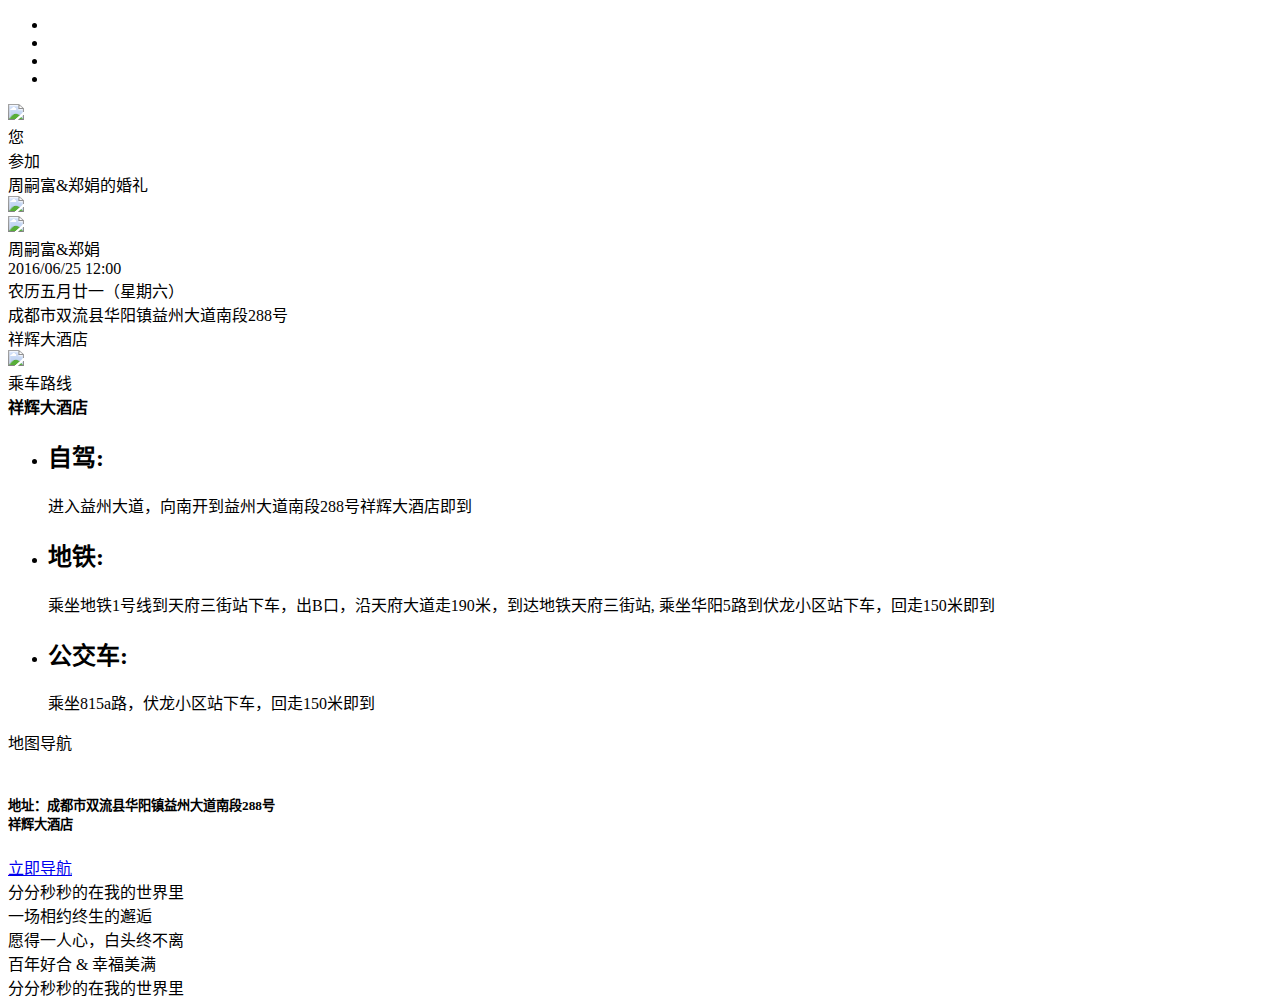
==== commit 01aee332: "fix some bugs and refactor some description" ====
--- a/webroot/index.html
+++ b/webroot/index.html
@@ -6,12 +6,12 @@
         <!-- <meta name="viewport" content="width=device-width, initial-scale=1.0, maximum-scale=1.0, user-scalable=no"> -->
         <meta name="viewport" content="width=device-width, initial-scale=1.0">
         <meta name="renderer" content="webkit">
-        <title>婚礼</title>
+        <title>婚礼请帖</title>
         <link rel="stylesheet" href="//cdn.bootcss.com/bootstrap/3.3.5/css/bootstrap.min.css" type="text/css">
         <link href="//cdn.bootcss.com/Swiper/3.3.1/css/swiper.min.css" rel="stylesheet">
         <link href="//cdn.bootcss.com/animate.css/3.5.1/animate.min.css" rel="stylesheet">
         <!-- Custom styles for this template -->
-        <link href="css/wedding.min.css" rel="stylesheet">
+        <link href="//css.ijuan1314.top/css/wedding.min.css" rel="stylesheet">
 
         <!-- HTML5 shim and Respond.js for IE8 support of HTML5 elements and media queries -->
         <!-- WARNING: Respond.js doesn't work if you view the page via file:// -->
@@ -32,12 +32,12 @@
         <div class="nav_top">
             <label id="playbox" class="on" onclick="mp3_play();">
                 <audio id="audio" autoplay="autoplay" loop="loop">
-                    <source id="mp3Source" src="mp3/xiaofuqi.mp3" type="audio/mpeg">
-                    <source id="oggSource" src="mp3/xiaofuqi.ogg" type="audio/ogg">
+                    <source id="mp3Source" src="//resource.ijuan1314.top/mp3/xiaofuqi.mp3" type="audio/mpeg">
+                    <source id="oggSource" src="//resource.ijuan1314.top/mp3/xiaofuqi.ogg" type="audio/ogg">
                 </audio>
             </label>
         </div>
-        <img src="images/66_swipe_tip.png" style="" class="resize">
+        <img src="//images.ijuan1314.top/images/66_swipe_tip.png" style="" class="resize">
         <!--<div class="page-wrapper">-->
             <div class="swiper-container">
 
@@ -60,11 +60,11 @@
                                 <div class="avatar"></div>
                                 <div class="tx">
                                     <!--<img width="640" src="images/marriage_avatar.png">-->
-                                    <img width="640" src="images/album2_x400.png">
+                                    <img width="640" src="//images.ijuan1314.top/images/album2_x400.png">
                                 </div>
 
                                 <div class="married">
-                                    <img src="images/66_got_married.png" width="100%">
+                                    <img src="//images.ijuan1314.top/images/66_got_married.png" width="100%">
                                 </div>  
 
                                 <div class="home_info">
@@ -78,7 +78,7 @@
                                         </div>
                                         <div class="address">成都市双流县华阳镇益州大道南段288号<br/>祥辉大酒店</div>
                                     </div>
-                                    <div class="info_bot"><img src="images/66_info_bot.png" width="100%"></div>
+                                    <div class="info_bot"><img src="//images.ijuan1314.top/images/66_info_bot.png" width="100%"></div>
                                 </div>
                             </div>
                         </section>
@@ -103,20 +103,20 @@
                                 <div class="map-box ani" swiper-animate-effect="fadeInLeft" swiper-animate-duration="1s" swiper-animate-delay="0s" swiper-animate-style-cache=" ">
                                     <div id="mapContent">
                                         <div class="map-search"></div>
-                                        <a href="http://api.map.baidu.com/marker?location=30.536617,104.062924&title=祥辉大酒店&content=成都市双流县华阳镇益州大道南段288号祥辉大酒店&output=html&src=wedding">
+                                        <a href="//api.map.baidu.com/marker?location=30.536617,104.062924&title=祥辉大酒店&content=成都市双流县华阳镇益州大道南段288号祥辉大酒店&output=html&src=wedding">
                                 
-                                            <img src="http://api.map.baidu.com/staticimage/v2?ak=BNiy3VISejq5RO3zaPwDMSefokaWc6iu&center=104.062924,30.536617&markers=104.062924,30.536617&markerStyles=l,A&width=640&height=320&zoom=18" alt="">
+                                            <img src="//api.map.baidu.com/staticimage/v2?ak=BNiy3VISejq5RO3zaPwDMSefokaWc6iu&center=104.062924,30.536617&markers=104.062924,30.536617&markerStyles=l,A&width=640&height=320&zoom=18" alt="">
                                         </a>
                                     </div>
                                     <div class="map-msg">
                                         <h5>地址：成都市双流县华阳镇益州大道南段288号<br/>祥辉大酒店</h5>
                             </div>
 <div class="map_btn ani" swiper-animate-effect="fadeInRight" swiper-animate-duration="1s" swiper-animate-delay="0.3s" swiper-animate-style-cache=" ">
-                                    <a href="http://api.map.baidu.com/marker?location=30.536617,104.062924&title=祥辉大酒店&content=成都市双流县华阳镇益州大道南段288号祥辉大酒店&output=html&src=wedding">
+                                    <a href="//api.map.baidu.com/marker?location=30.536617,104.062924&title=祥辉大酒店&content=成都市双流县华阳镇益州大道南段288号祥辉大酒店&output=html&src=wedding">
         <i></i>立即导航
 </a>
 </div>
-                                    <!--<a href="http://api.map.baidu.com/marker?location=30.536617,104.062924&title=祥辉大酒店&content=成都市双流县华阳镇益州大道南段288号祥辉大酒店&output=html&src=wedding" class="map-btn"></a>-->
+                                    <!--<a href="//api.map.baidu.com/marker?location=30.536617,104.062924&title=祥辉大酒店&content=成都市双流县华阳镇益州大道南段288号祥辉大酒店&output=html&src=wedding" class="map-btn"></a>-->
                                 </div>
                             </div>
                         </section>
@@ -195,6 +195,7 @@
         <!-- Placed at the end of the document so the pages load faster -->
         <script src="//cdn.bootcss.com/zepto/1.1.6/zepto.min.js"></script>
         <script src="//cdn.bootcss.com/Swiper/3.3.1/js/swiper.min.js"></script>
-        <script src="js/index.min.js"></script>
+        <script type="text/javascript" src="//js.ijuan1314.top/js/index.min.js"></script>
+        <!--<script type="text/javascript" src="js/index.min.js"></script>-->
     </body>
 </html>
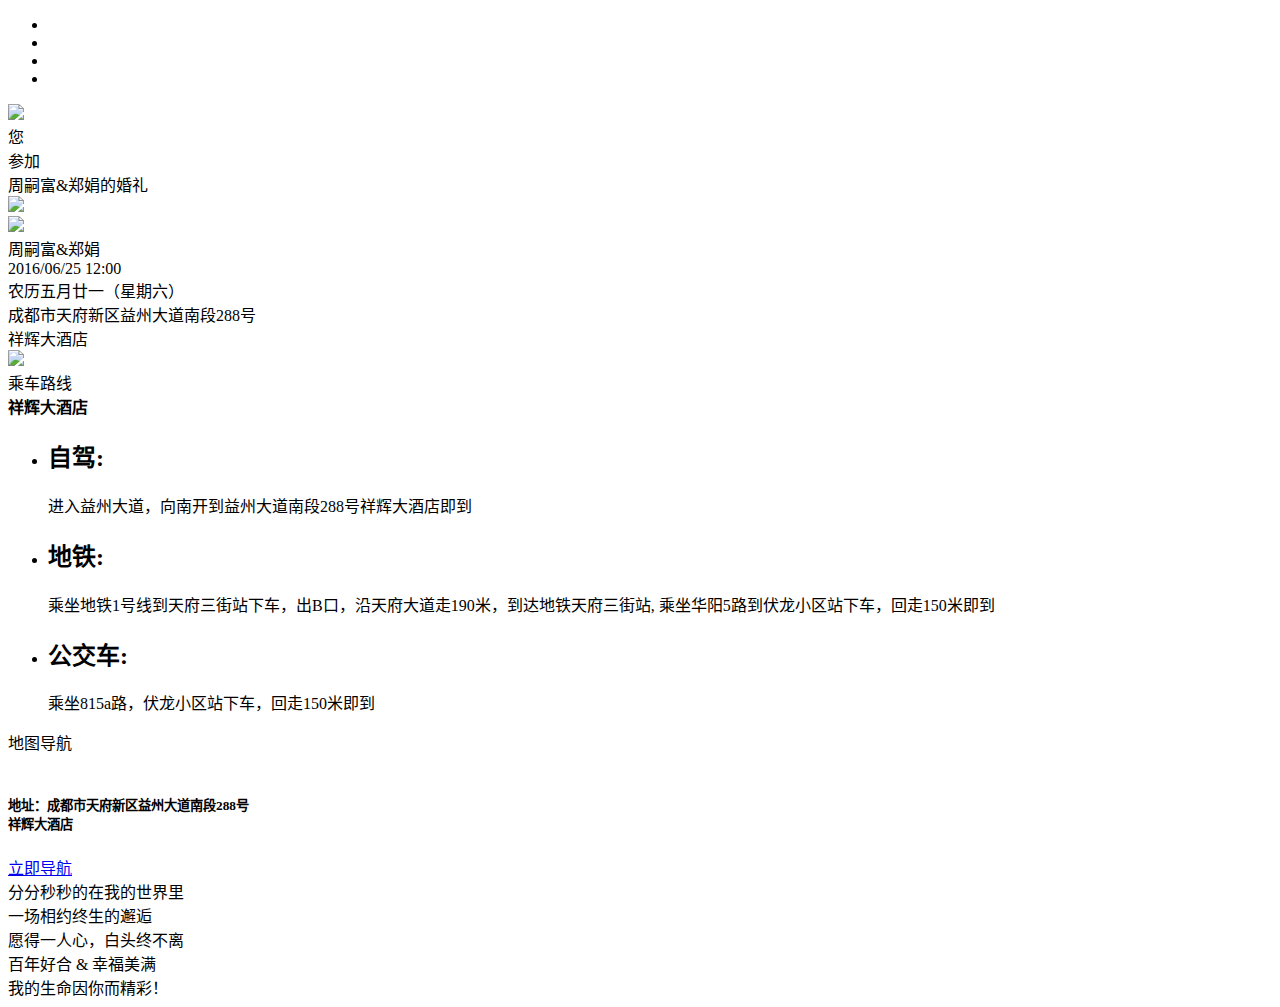
==== commit ac431606: "change some words" ====
--- a/webroot/index.html
+++ b/webroot/index.html
@@ -76,7 +76,7 @@
                                             2016/06/25 12:00<br>
                                             农历五月廿一（星期六）
                                         </div>
-                                        <div class="address">成都市双流县华阳镇益州大道南段288号<br/>祥辉大酒店</div>
+                                        <div class="address">成都市天府新区益州大道南段288号<br/>祥辉大酒店</div>
                                     </div>
                                     <div class="info_bot"><img src="//images.ijuan1314.top/images/66_info_bot.png" width="100%"></div>
                                 </div>
@@ -103,20 +103,19 @@
                                 <div class="map-box ani" swiper-animate-effect="fadeInLeft" swiper-animate-duration="1s" swiper-animate-delay="0s" swiper-animate-style-cache=" ">
                                     <div id="mapContent">
                                         <div class="map-search"></div>
-                                        <a href="//api.map.baidu.com/marker?location=30.536617,104.062924&title=祥辉大酒店&content=成都市双流县华阳镇益州大道南段288号祥辉大酒店&output=html&src=wedding">
+                                        <a href="//api.map.baidu.com/marker?location=30.536617,104.062924&title=祥辉大酒店&content=成都市天府新区益州大道南段288号祥辉大酒店&output=html&src=wedding">
                                 
                                             <img src="//api.map.baidu.com/staticimage/v2?ak=BNiy3VISejq5RO3zaPwDMSefokaWc6iu&center=104.062924,30.536617&markers=104.062924,30.536617&markerStyles=l,A&width=640&height=320&zoom=18" alt="">
                                         </a>
                                     </div>
                                     <div class="map-msg">
-                                        <h5>地址：成都市双流县华阳镇益州大道南段288号<br/>祥辉大酒店</h5>
+                                        <h5>地址：成都市天府新区益州大道南段288号<br/>祥辉大酒店</h5>
                             </div>
 <div class="map_btn ani" swiper-animate-effect="fadeInRight" swiper-animate-duration="1s" swiper-animate-delay="0.3s" swiper-animate-style-cache=" ">
-                                    <a href="//api.map.baidu.com/marker?location=30.536617,104.062924&title=祥辉大酒店&content=成都市双流县华阳镇益州大道南段288号祥辉大酒店&output=html&src=wedding">
+                                    <a href="//api.map.baidu.com/marker?location=30.536617,104.062924&title=祥辉大酒店&content=成都市天府新区益州大道南段288号祥辉大酒店&output=html&src=wedding">
         <i></i>立即导航
 </a>
 </div>
-                                    <!--<a href="//api.map.baidu.com/marker?location=30.536617,104.062924&title=祥辉大酒店&content=成都市双流县华阳镇益州大道南段288号祥辉大酒店&output=html&src=wedding" class="map-btn"></a>-->
                                 </div>
                             </div>
                         </section>
@@ -176,7 +175,7 @@
                             </div>
                             <div>
                                 <div class="pos_abs photo_tit ani" swiper-animate-effect="zoomIn" swiper-animate-duration="2s" swiper-animate-delay="0.3s" swiper-animate-style-cache=" ">
-                                    <div class="pic_word">分分秒秒的在我的世界里</div>
+                                    <div class="pic_word">我的生命因你而精彩！</div>
                                 </div>				
                             </div>
                         </section>
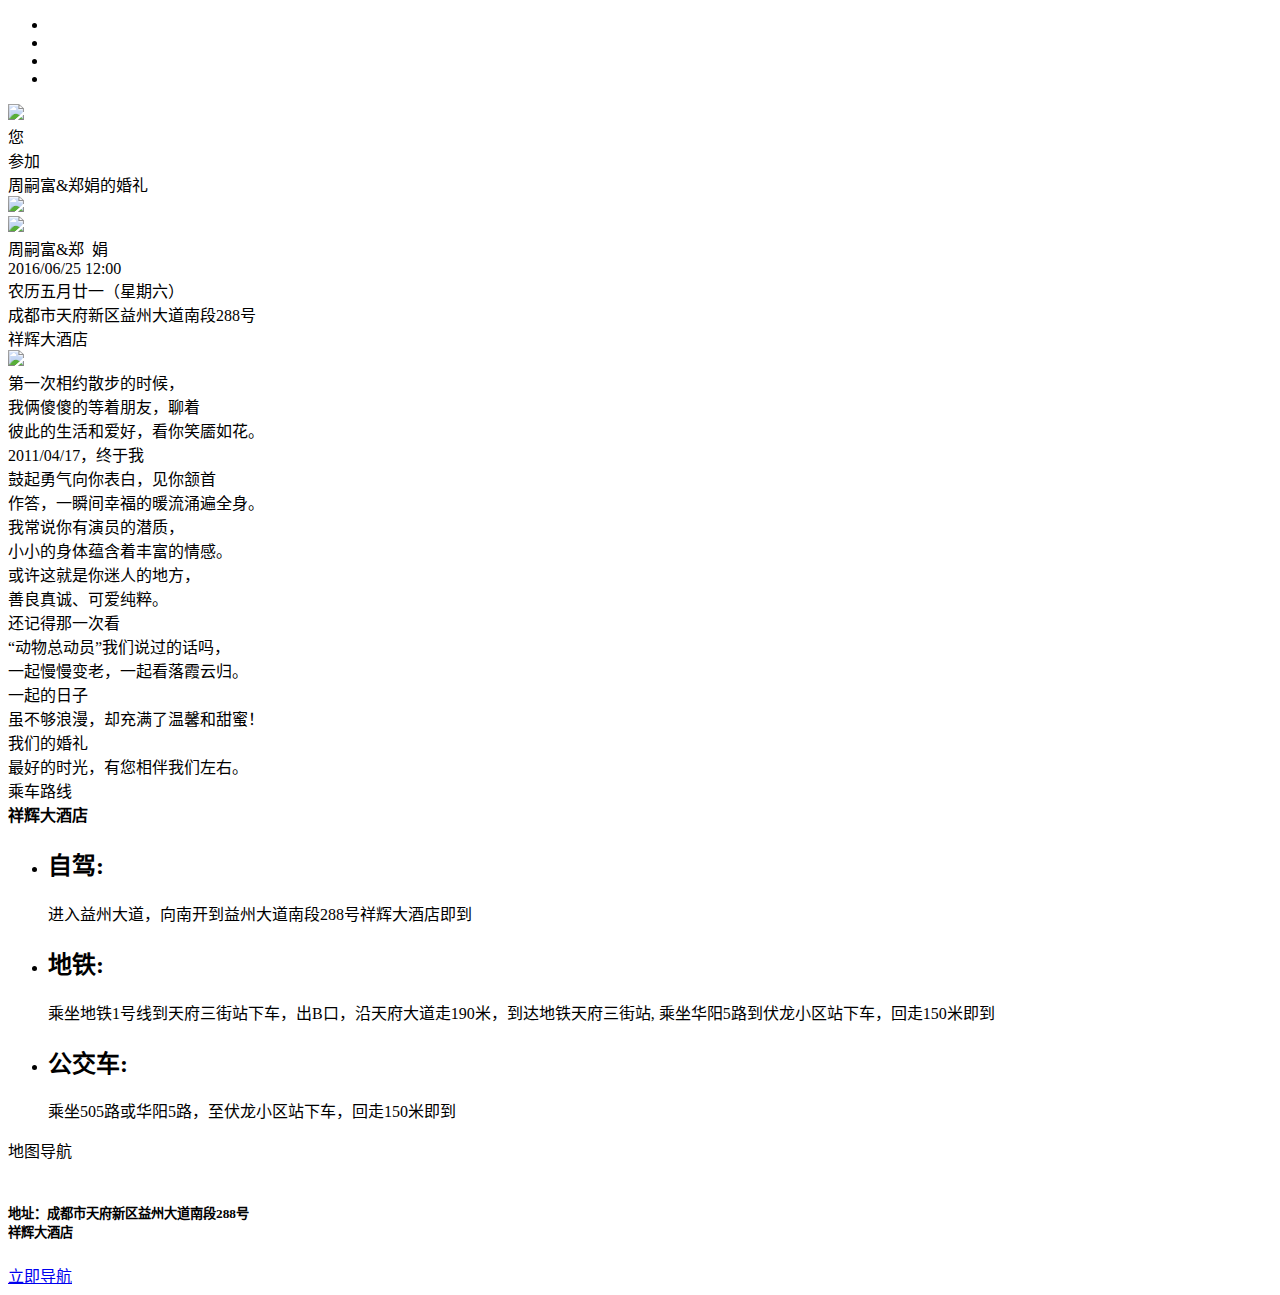
==== commit b31c2268: "sync same codes with website on PROD" ====
--- a/webroot/index.html
+++ b/webroot/index.html
@@ -11,7 +11,8 @@
         <link href="//cdn.bootcss.com/Swiper/3.3.1/css/swiper.min.css" rel="stylesheet">
         <link href="//cdn.bootcss.com/animate.css/3.5.1/animate.min.css" rel="stylesheet">
         <!-- Custom styles for this template -->
-        <link href="//css.ijuan1314.top/css/wedding.min.css" rel="stylesheet">
+        <link href="//css.ijuan1314.top/css/wedding2.min.css" rel="stylesheet">
+        <!--<link href="css/wedding.min.css" rel="stylesheet">-->
 
         <!-- HTML5 shim and Respond.js for IE8 support of HTML5 elements and media queries -->
         <!-- WARNING: Respond.js doesn't work if you view the page via file:// -->
@@ -60,7 +61,8 @@
                                 <div class="avatar"></div>
                                 <div class="tx">
                                     <!--<img width="640" src="images/marriage_avatar.png">-->
-                                    <img width="640" src="//images.ijuan1314.top/images/album2_x400.png">
+                                    <img width="640" src="//images.ijuan1314.top/images/album2_x400.jpg">
+                                    <!--<img width="640" src="images/album2_x400.jpg">-->
                                 </div>
 
                                 <div class="married">
@@ -70,7 +72,7 @@
                                 <div class="home_info">
                                     <div class="red_box">
                                         <div class="name_box">
-                                            <div class="name"><label>周嗣富</label><span class="love">&amp;</span><label>郑娟</label></div>
+                                            <div class="name"><label>周嗣富</label><span class="love">&amp;</span><label>郑&nbsp;&nbsp;娟</label></div>
                                         </div>
                                         <div class="time" onclick="location.reload()">
                                             2016/06/25 12:00<br>
@@ -85,13 +87,86 @@
                     </div>
                     <div class="swiper-slide">
                         <section class="card">
+                            <div class="ani" swiper-animate-effect="ani_zoom" swiper-animate-duration="16s" swiper-animate-style-cache=" ">
+                                <div class="card-photo photo1"></div>
+                            </div>
+                            <div>
+                                <div class="pos_abs photo_tit ani" swiper-animate-effect="zoomIn" swiper-animate-duration="2s" swiper-animate-delay="0.3s" swiper-animate-style-cache=" ">
+                                    <div class="pic_word">第一次相约散步的时候，<br/>我俩傻傻的等着朋友，聊着<br/>彼此的生活和爱好，看你笑靥如花。</div>
+                                </div>				
+                            </div>
+                        </section>
+                    </div>
+                    <div class="swiper-slide">
+                        <section class="card">
+                            <div class="ani photo-ani" swiper-animate-effect="ani_zoom" swiper-animate-duration="16s" swiper-animate-style-cache=" ">
+                                <div class="card-photo photo2"></div>
+                            </div>
+                            <div>
+                                <div class="pos_abs photo_tit ani" swiper-animate-effect="zoomIn" swiper-animate-duration="2s" swiper-animate-delay="0.3s" swiper-animate-style-cache=" ">
+                                    <div class="pic_word">2011/04/17，终于我<br/>鼓起勇气向你表白，见你颔首<br/>作答，一瞬间幸福的暖流涌遍全身。</div>
+                                </div>				
+                            </div>
+                        </section>
+                    </div>
+                    <div class="swiper-slide">
+                        <section class="card">
+                            <div class="ani photo-ani" swiper-animate-effect="ani_zoom" swiper-animate-duration="16s" swiper-animate-style-cache=" ">
+                                <div class="card-photo photo3"></div>
+                            </div>
+                            <div>
+                                <div class="pos_abs photo_tit ani" swiper-animate-effect="zoomIn" swiper-animate-duration="2s" swiper-animate-delay="0.3s" swiper-animate-style-cache=" ">
+                                    <div class="pic_word">我常说你有演员的潜质，<br/>小小的身体蕴含着丰富的情感。<br/>或许这就是你迷人的地方，<br/>善良真诚、可爱纯粹。</div>
+                                </div>				
+                            </div>
+                        </section>
+                    </div>
+                    <div class="swiper-slide">
+                        <section class="card">
+                            <div class="ani photo-ani" swiper-animate-effect="ani_zoom" swiper-animate-duration="16s" swiper-animate-style-cache=" ">
+                                <div class="card-photo photo4"></div>
+                            </div>
+                            <div>
+                                <div class="pos_abs photo_tit ani" swiper-animate-effect="zoomIn" swiper-animate-duration="2s" swiper-animate-delay="0.3s" swiper-animate-style-cache=" ">
+                                    <div class="pic_word">还记得那一次看<br/>“动物总动员”我们说过的话吗，<br/>一起慢慢变老，一起看落霞云归。</div>
+                                </div>				
+                            </div>
+                        </section>
+                    </div>
+                    <div class="swiper-slide">
+                        <section class="card">
+                            <div class="ani photo-ani" swiper-animate-effect="ani_zoom" swiper-animate-duration="16s" swiper-animate-style-cache=" ">
+                                <div class="card-photo photo5"></div>
+                            </div>
+                            <div>
+                                <div class="pos_abs photo_tit ani" swiper-animate-effect="zoomIn" swiper-animate-duration="2s" swiper-animate-delay="0.3s" swiper-animate-style-cache=" ">
+                                    <div class="pic_word">一起的日子<br/>虽不够浪漫，却充满了温馨和甜蜜！</div>
+                                </div>				
+                            </div>
+                        </section>
+                    </div>
+                    <div class="swiper-slide">
+                        <section class="card">
+                            <div class="ani photo-ani" swiper-animate-effect="ani_zoom" swiper-animate-duration="16s" swiper-animate-style-cache=" ">
+                                <div class="card-photo photo6"></div>
+                            </div>
+                            <div>
+                                <div class="pos_abs photo_tit ani" swiper-animate-effect="zoomIn" swiper-animate-duration="2s" swiper-animate-delay="0.3s" swiper-animate-style-cache=" ">
+                                    <div class="pic_word">我们的婚礼</div>
+                                    <div class="pic_word">最好的时光，有您相伴我们左右。</div>
+                                </div>				
+                            </div>
+                        </section>
+                    </div>
+                    <div class="swiper-slide">
+                        <section class="card">
                             <div class="marry_title">乘车路线</div>
                             <div class="dh_area">
                                 <strong class="ani" swiper-animate-effect="fadeInDown" swiper-animate-duration="1s" swiper-animate-delay="0s" swiper-animate-style-cache=" ">祥辉大酒店</strong>
                                 <ul class="ul_item">
                                     <li class="ani" swiper-animate-effect="fadeInLeft" swiper-animate-duration="1s" swiper-animate-delay="0s" swiper-animate-style-cache=" "><h2><i></i>自驾:</h2>进入益州大道，向南开到益州大道南段288号祥辉大酒店即到</li>
                                     <li class="ani" swiper-animate-effect="fadeInLeft" swiper-animate-duration="1s" swiper-animate-delay="0.3s" swiper-animate-style-cache=" "><h2><i></i>地铁:</h2>乘坐地铁1号线到天府三街站下车，出B口，沿天府大道走190米，到达地铁天府三街站, 乘坐华阳5路到伏龙小区站下车，回走150米即到</li>
-                                    <li class="ani" swiper-animate-effect="fadeInLeft" swiper-animate-duration="1s" swiper-animate-delay="0.6s" swiper-animate-style-cache=" "><h2><i></i>公交车:</h2>乘坐815a路，伏龙小区站下车，回走150米即到</li>
+                                    <li class="ani" swiper-animate-effect="fadeInLeft" swiper-animate-duration="1s" swiper-animate-delay="0.6s" swiper-animate-style-cache=" "><h2><i></i>公交车:</h2>乘坐505路或华阳5路，至伏龙小区站下车，回走150米即到</li>
                                 </ul>
                             </div>
                         </section>
@@ -120,66 +195,6 @@
                             </div>
                         </section>
                     </div>
-                    <div class="swiper-slide">
-                        <section class="card">
-                            <div class="ani" swiper-animate-effect="ani_zoom" swiper-animate-duration="16s" swiper-animate-style-cache=" ">
-                                <div class="card-photo photo1"></div>
-                            </div>
-                            <div>
-                                <div class="pos_abs photo_tit ani" swiper-animate-effect="zoomIn" swiper-animate-duration="2s" swiper-animate-delay="0.3s" swiper-animate-style-cache=" ">
-                                    <div class="pic_word">分分秒秒的在我的世界里</div>
-                                </div>				
-                            </div>
-                        </section>
-                    </div>
-                    <div class="swiper-slide">
-                        <section class="card">
-                            <div class="ani photo-ani" swiper-animate-effect="ani_zoom" swiper-animate-duration="16s" swiper-animate-style-cache=" ">
-                                <div class="card-photo photo2"></div>
-                            </div>
-                            <div>
-                                <div class="pos_abs photo_tit ani" swiper-animate-effect="zoomIn" swiper-animate-duration="2s" swiper-animate-delay="0.3s" swiper-animate-style-cache=" ">
-                                    <div class="pic_word">一场相约终生的邂逅</div>
-                                </div>				
-                            </div>
-                        </section>
-                    </div>
-                    <div class="swiper-slide">
-                        <section class="card">
-                            <div class="ani photo-ani" swiper-animate-effect="ani_zoom" swiper-animate-duration="16s" swiper-animate-style-cache=" ">
-                                <div class="card-photo photo3"></div>
-                            </div>
-                            <div>
-                                <div class="pos_abs photo_tit ani" swiper-animate-effect="zoomIn" swiper-animate-duration="2s" swiper-animate-delay="0.3s" swiper-animate-style-cache=" ">
-                                    <div class="pic_word">愿得一人心，白头终不离</div>
-                                </div>				
-                            </div>
-                        </section>
-                    </div>
-                    <div class="swiper-slide">
-                        <section class="card">
-                            <div class="ani photo-ani" swiper-animate-effect="ani_zoom" swiper-animate-duration="16s" swiper-animate-style-cache=" ">
-                                <div class="card-photo photo4"></div>
-                            </div>
-                            <div>
-                                <div class="pos_abs photo_tit ani" swiper-animate-effect="zoomIn" swiper-animate-duration="2s" swiper-animate-delay="0.3s" swiper-animate-style-cache=" ">
-                                    <div class="pic_word">百年好合 & 幸福美满</div>
-                                </div>				
-                            </div>
-                        </section>
-                    </div>
-                    <div class="swiper-slide">
-                        <section class="card">
-                            <div class="ani photo-ani" swiper-animate-effect="ani_zoom" swiper-animate-duration="16s" swiper-animate-style-cache=" ">
-                                <div class="card-photo photo5"></div>
-                            </div>
-                            <div>
-                                <div class="pos_abs photo_tit ani" swiper-animate-effect="zoomIn" swiper-animate-duration="2s" swiper-animate-delay="0.3s" swiper-animate-style-cache=" ">
-                                    <div class="pic_word">我的生命因你而精彩！</div>
-                                </div>				
-                            </div>
-                        </section>
-                    </div>
                     <!--<div class="swiper-slide">
                         <section id="info" class="card">
                             <img src="images/card2.png" alt=""/>
--- a/webroot/css/wedding.min.css
+++ b/webroot/css/wedding.min.css
@@ -0,0 +1,4 @@
+@-ms-viewport{width:device-width}@-webkit-viewport{width:device-width}@-moz-viewport{width:device-width}@-ms-viewport{width:device-width}@-o-viewport{width:device-width}@viewport{width:device-width}html,body{position:relative;height:100%}body,button,input,select,textarea,h1,h2,h3,h4,h5,h6{font-family:Microsoft YaHei,'宋体',Tahoma,Helvetica,Arial,"\5b8b\4f53",sans-serif}body{background:#fff;font-family:Helvetica Neue,Helvetica,Arial,sans-serif;font-size:14px;color:#000;margin:0;padding:0}div.page-wrapper{padding-bottom:30px;position:relative;width:100%;text-align:center}a,#banner{color:#ff5c5c}.ul_nav{position:fixed;padding-left:0;left:0;top:15%;z-index:999}.ul_nav li{list-style-type:none}.ul_nav li a{display:block;width:59px;height:56px;background-image:url(../images/31_ul_nav_menu.png);background-repeat:no-repeat}.ul_nav li a.nav-invitation{background-position:-70px 0}.ul_nav li a.nav-address{background-position:-70px -60px}.ul_nav li a.nav-photos{background-position:-70px -120px}.ul_nav li a:hover.nav-invitation,.ul_nav li.active a.nav-invitation{background-position:0 0}.ul_nav li a:hover.nav-address,.ul_nav li.active a.nav-address{background-position:0 -60px}.ul_nav li a:hover.nav-photos,.ul_nav li.active a.nav-photos{background-position:0 -120px}.ul_nav li a.nav-message{background-position:-70px -180px}.ul_nav li a:hover.nav-message,.ul_nav li.active a.nav-message{background-position:0 -180px}.nav_top{position:fixed;top:20px;right:20px;z-index:9999;border-radius:50%}.nav_top label.on{background:url(../images/66_units_icons.png) no-repeat;background-position:0 0;background-size:auto 32px;animation-name:x-spin;transform-style:preserve-3d;animation-duration:1s;animation-iteration-count:infinite;animation-timing-function:linear;-webkit-transform-style:preserve-3d;-webkit-animation-name:x-spin;-webkit-animation-duration:1s;-webkit-animation-iteration-count:infinite;-webkit-animation-timing-function:linear}.nav_top label{display:block;float:right;margin:0;width:32px;height:32px;background:url(../images/66_units_icons.png) no-repeat;background-position:-86px 0;background-size:auto 32px;cursor:pointer;-webkit-tap-highlight-color:raba(0,0,0,0)}@keyframes x-spin{0%{transform:rotate(0deg);-webkit-transform:rotate(0deg);-moz-transform:rotate(0deg);-o-transform:rotate(0deg);-ms-transform:rotate(0deg)}100%{transform:rotate(360deg);-webkit-transform:rotate(360deg);-moz-transform:rotate(360deg);-o-transform:rotate(360deg);-ms-transform:rotate(360deg)}}@-webkit-keyframes bounce{0%{-webkit-transform:translateY(0)}50%{-webkit-transform:translateY(-10px)}100%{-webkit-transform:translateY(0)}}@-zom-keyframes bounce{0%{-zom-transform:translateY(0)}50%{-zom-transform:translateY(-10px)}100%{-zom-transform:translateY(0)}}@-ms-keyframes bounce{0%{-ms-transform:translateY(0)}50%{-ms-transform:translateY(-10px)}100%{-ms-transform:translateY(0)}}@-o-keyframes bounce{0%{-o-transform:translateY(0)}50%{-o-transform:translateY(-10px)}100%{-o-transform:translateY(0)}}@keyframes bounce{0%{transform:translateY(0)}50%{transform:translateY(-10px)}100%{transform:translateY(0)}}.resize{position:absolute;width:20px;height:15px;margin-left:-10px;bottom:4%;left:50%;z-index:9999;-webkit-animation:bounce 1s .2s linear infinite;-moz-animation:bounce 1s .2s linear infinite;-o-animation:bounce 1s .2s linear infinite;-ms-animation:bounce 1s .2s linear infinite;animation:bounce 1s .2s linear infinite}.marry_title{clear:both;color:#ee4351;font-size:26px;margin:0 auto;padding:5% 0 5% 0;text-align:center}.m-animationCloudBg{height:100%;position:relative;top:0;bottom:0;left:0;right:0;z-index:0;overflow:hidden}.m-animationCloudBg i{width:640px;height:300px;display:block;position:absolute;opacity:0;z-index:0;z-index:0!important;top:50px;left:-100px}.m-animationCloudBg i:nth-child(1){background:url(../images/66_cloud1.png);top:50px;left:-100px;-webkit-animation:animationCloudBg 1s linear infinite;-webkit-animation-delay:2s;animation:animationCloudBg 1s linear infinite;animation-delay:2s}.m-animationCloudBg i:nth-child(2){background:url(../images/66_cloud2.png);top:100px;left:-50px;-webkit-animation:animationCloudBg 2s linear infinite;-webkit-animation-delay:1s;animation:animationCloudBg 2s linear infinite;animation-delay:1s}.m-animationCloudBg i:nth-child(3){background:url(../images/66_cloud3.png);top:150px;left:-0px;-webkit-animation:animationCloudBg 4s linear infinite;-webkit-animation-delay:0s;animation:animationCloudBg 4s linear infinite;animation-delay:0s}.m-animationCloudBg i:nth-child(4){background:url(../images/66_cloud4.png);top:200px;left:50px;-webkit-animation:animationCloudBg 2s linear infinite;-webkit-animation-delay:2s;animation:animationCloudBg 2s linear infinite;animation-delay:2s}.m-animationCloudBg i:nth-child(5){background:url(../images/66_cloud5.png);top:250px;left:-50px;-webkit-animation:animationCloudBg 1.2s linear infinite;-webkit-animation-delay:3s;animation:animationCloudBg 1.2s linear infinite;animation-delay:3s}
+.m-animationCloudBg i:nth-child(6){background:url(../images/66_cloud6.png);top:300px;left:20px;-webkit-animation:animationCloudBg 3s linear infinite;-webkit-animation-delay:1s;animation:animationCloudBg 3s linear infinite;animation-delay:1s}.m-animationCloudBg i:nth-child(7){background:url(../images/66_cloud1.png);top:350px;left:80px;-webkit-animation:animationCloudBg 4.5s linear infinite;-webkit-animation-delay:0s;animation:animationCloudBg 4.5s linear infinite;animation-delay:0s}.m-animationCloudBg i:nth-child(8){background:url(../images/66_cloud2.png);top:400px;left:-10px;-webkit-animation:animationCloudBg 2.8s linear infinite;-webkit-animation-delay:1s;animation:animationCloudBg 2.8s linear infinite;animation-delay:1s}.m-animationCloudBg i:nth-child(9){background:url(../images/66_cloud3.png);top:350px;left:80px;-webkit-animation:animationCloudBg 1.6s linear infinite;-webkit-animation-delay:2s;animation:animationCloudBg 1.6s linear infinite;animation-delay:2s}.m-animationCloudBg i:nth-child(10){background:url(../images/66_cloud4.png);top:20px;left:-100px;-webkit-animation:animationCloudBg 4s linear infinite;-webkit-animation-delay:1s;animation:animationCloudBg 4s linear infinite;animation-delay:1s}.m-animationCloudBg i:nth-child(11){background:url(../images/66_cloud5.png);top:60px;left:0;-webkit-animation:animationCloudBg 2.5s linear infinite;-webkit-animation-delay:2s;animation:animationCloudBg 2.5s linear infinite;animation-delay:2s}.m-animationCloudBg i:nth-child(12){background:url(../images/66_cloud6.png);top:0;left:-50px;-webkit-animation:animationCloudBg 3.2s linear infinite;-webkit-animation-delay:0s;animation:animationCloudBg 3.2s linear infinite;animation-delay:0s}@keyframes animationCloudBg{0%{transform:scale(0.5) translate(-300px,300px) rotateX(0deg) rotateY(0deg);opacity:0}33%{transform:scale(1) translate(-80px,80px) rotateX(20deg) rotateY(-20deg);opacity:1}66%{transform:scale(1.5) translate(100px,-100px) rotateX(30deg) rotateY(-10deg);opacity:.8}100%{transform:scale(1.8) translate(300px,-300px) rotateX(0deg) rotateY(0deg);opacity:.6}}@-moz-keyframes animationCloudBg{0%{transform:scale(0.5) translate(-300px,300px) rotateX(0deg) rotateY(0deg);opacity:0}33%{transform:scale(1) translate(-80px,80px) rotateX(20deg) rotateY(-20deg);opacity:1}66%{transform:scale(1.5) translate(100px,-100px) rotateX(30deg) rotateY(-10deg);opacity:.8}100%{transform:scale(1.8) translate(300px,-300px) rotateX(0deg) rotateY(0deg);opacity:.6}}@-o-keyframes animationCloudBg{0%{transform:scale(0.5) translate(-300px,300px) rotateX(0deg) rotateY(0deg);opacity:0}33%{transform:scale(1) translate(-80px,80px) rotateX(20deg) rotateY(-20deg);opacity:1}66%{transform:scale(1.5) translate(100px,-100px) rotateX(30deg) rotateY(-10deg);opacity:.8}100%{transform:scale(1.8) translate(300px,-300px) rotateX(0deg) rotateY(0deg);opacity:.6}}@-webkit-keyframes animationCloudBg{0%{-webkit-transform:scale(0.5) translate(-300px,300px) rotateX(0deg) rotateY(0deg);opacity:0}33%{-webkit-transform:scale(1) translate(-80px,80px) rotateX(20deg) rotateY(-20deg);opacity:1}66%{-webkit-transform:scale(1.5) translate(100px,-100px) rotateX(30deg) rotateY(-10deg);opacity:.8}100%{-webkit-transform:scale(1.8) translate(300px,-300px) rotateX(0deg) rotateY(0deg);opacity:.6}}@-webkit-keyframes animationCloudBg{0%{-webkit-transform:scale(0.5) translate(-300px,300px) rotateX(0deg) rotateY(0deg);opacity:0}33%{-webkit-transform:scale(1) translate(-80px,80px) rotateX(20deg) rotateY(-20deg);opacity:1}66%{-webkit-transform:scale(1.5) translate(100px,-100px) rotateX(30deg) rotateY(-10deg);opacity:.8}100%{-webkit-transform:scale(1.8) translate(300px,-300px) rotateX(0deg) rotateY(0deg);opacity:.6}}section.card{width:100%;background-color:#feefe2;margin:0 auto;height:100%;transform:translateY(0px);transition:none;text-align:center;position:relative}section.card img{width:100%}.fm_in{position:absolute;top:0;left:0;width:100%;height:100%;margin:0 auto;padding:15% 0;background:#000;opacity:.6;z-index:0}section.introduction{width:100%;height:100%;position:relative;margin:0 auto;background:#fffeee url(../images/album2.jpg) center no-repeat;background-size:auto 100%}.welcome{position:relative;top:25%;left:50%;margin-left:-110px;width:220px;height:340px;background:url(../images/66_fm_bor.png) top no-repeat;background-size:220px auto;text-align:center;padding:110px 0 0 0;opacity:1;z-index:2}.inviter{text-align:center;color:#fff;font-size:48px;margin:0 auto 0 auto}.join{color:#fff;font-size:20px;padding:3% 0;background:url(../images/66_join.png) center no-repeat;background-size:180px auto}.newman{color:#fff;font-size:20px;padding:1% 0}.newman label{font-weight:normal}.page_avatar{position:absolute;left:50%;margin-left:-110px;z-index:8;top:50%;margin-top:-240px}.avatar{border-radius:220px;width:220px;height:220px;background-color:#fff;opacity:.5;z-index:9;margin:0 auto;position:relative}section.card .tx img{width:200px;height:200px;border-radius:200px;margin:0 auto;position:relative;top:-210px;left:0;z-index:10}
+.married{position:relative;width:262px;left:50%;top:-240px;z-index:11;margin-left:-136px}.home_info{position:relative;width:200px;z-index:11;background:#ee4351;left:0;top:-230px;margin:0 auto;padding:0;z-index:11}.red_box{width:100%;background:#ee4351;padding:0 8px;margin:0;z-index:11}.info_bot{width:100%;position:absolute;bottom:-17px;z-index:11}.name_box{width:100%;font-size:18px;line-height:180%;color:#fff;font-family:'microsoft yahei';margin:5px auto;text-align:center;padding:0;border-bottom:1px #fff dashed}.name_box .love{position:relative;display:inline-block;top:0;width:18px;height:24px}.name_box label{padding:0 15px;color:#fff}.time,.message,.address{clear:both;color:#fff;font-size:16px;line-height:24px;padding:5px 0;text-align:center}.ani_left_right{-webkit-animation:animation_left_right 23s linear 0s infinite both}@-webkit-keyframes animation_left_right{0%{-webkit-transform:translateX(0px);width:236%;height:100%;margin-top:0;margin-left:0}50%{-webkit-transform:translateX(-373px);width:236%;height:100%;margin-top:0;margin-left:0}100%{-webkit-transform:translateX(0px);width:236%;height:100%;margin-top:0;margin-left:0}}.ani_right_left{-webkit-animation:animation_right_left 23s linear 0s infinite both}@-webkit-keyframes animation_right_left{0%{-webkit-transform:translateX(-373px);width:236%;height:100%;margin-top:0;margin-left:0}50%{-webkit-transform:translateX(0px);width:236%;height:100%;margin-top:0;margin-left:0}100%{-webkit-transform:translateX(-373px);width:236%;height:100%;margin-top:0;margin-left:0}}.ani_zoom{-webkit-animation:animation_zoom 18s linear 0s infinite both}@-webkit-keyframes animation_zoom{0%{-webkit-transform:scale(1);width:104%;height:100%;margin-top:0;margin-left:0}50%{-webkit-transform:scale(1.3);width:104%;height:100%;margin-top:0;margin-left:0}100%{-webkit-transform:scale(1);width:104%;height:100%;margin-top:0;margin-left:0}}.ani_narrow{-webkit-animation:animation_narrow 15s linear 0s infinite both}@-webkit-keyframes animation_narrow{0%{-webkit-transform:scale(1.2);width:100%;height:100%;margin-top:0;margin-left:0}50%{-webkit-transform:scale(1);width:100%;height:100%;margin-top:0;margin-left:0}100%{-webkit-transform:scale(1.2);width:100%;height:100%;margin-top:0;margin-left:0}}.ani_ghost_image1{-webkit-animation:animation_ghost_image1 3s ease 0s 1 both;height:100%}@-webkit-keyframes animation_ghost_image1{0%{-webkit-transform:translateX(85px);opacity:0}100%{-webkit-transform:translateX(0px);opacity:1}}.ani_ghost_image2{-webkit-animation:animation_ghost_image2 3s ease 0s 1 both;height:100%}@-webkit-keyframes animation_ghost_image2{0%{-webkit-transform:translateX(-85px);opacity:0}100%{-webkit-transform:translateX(0px);opacity:1}}.photo_tit{bottom:20%;left:0;color:#fff;width:100%;text-align:center;font-size:20px;text-shadow:2px 2px 6px #000}.pos_abs{position:absolute}.card .card-photo{background-size:auto 100%;background-position:center;background-repeat:no-repeat;height:100%}.card .photo-ani{height:100%}.card .photo1{background-image:url("../images/home_1.jpg")}.card .photo2{background-image:url("../images/home_2.jpg")}.card .photo3{background-image:url("../images/home_3.jpg")}.card .photo4{background-image:url("../images/home_4.jpg")}.card .photo5{background-image:url("../images/home_5.jpg")}.dh_area{padding:0 35px}.ul_item{clear:both;margin:20px auto;padding:2% 5% 3% 5%;border-radius:4px;text-align:left;border:1px #e94d37 solid}.ul_item li{line-height:22px;font-size:14px;font-weight:bold;color:#555;padding:4px 0}.ul_item li h2{clear:both;color:#ee4351;line-height:30px;font-size:16px;text-align:left;margin-top:5px}.ul_item li a{color:#fff}.ul_item li i{display:inline-block;float:left;width:35px;height:26px}.ul_item li:first-child i{background:url(../images/66_map_icons.png) no-repeat 3px 0;background-size:80% auto}.ul_item li:nth-child(2) i{background:url(../images/66_map_icons.png) no-repeat 0 -42px;background-size:80% auto}.ul_item li:last-child i{background:url(../images/66_map_icons.png) no-repeat 4px -90px;background-size:80% auto}.map-container{margin:0 15px}.map-box{position:relative;border-radius:5px;background:#fff;padding:15px;max-width:600px;margin:0 auto}.map-msg{padding:10px 0;overflow:hidden}.map-msg h5{font-size:1.4rem;line-height:20px;min-height:25px;color:#999;overflow:hidden}.map-btn{display:inline-block;margin-top:2px;margin-right:6px;width:50px;height:18px;background:url(../images/bmap-nav.png) no-repeat;background-size:100% 100%;border:0;outline:0;border-radius:0}#mapContent{position:relative}.map-search{position:absolute;top:0;right:0;width:28px;height:28px;background:url(../images/bmap-search.png) no-repeat;background-size:100% 100%;z-index:99999}.map_btn{width:110px;margin:0 auto 0 auto;line-height:36px;background:#ee4351;border-radius:4px;text-align:left}.map_btn a{display:block;color:#fff}.map_btn a i{float:left;display:inline-block;width:23px;height:23px;background:url(../images/66_icons.png) no-repeat 0 -151px;background-size:23px auto;margin:7px 3px 0 6px}
+.swiper-container{width:100%;height:100%}.swiper-slide{text-align:center;font-size:18px;background:#fff;display:-webkit-box;display:-ms-flexbox;display:-webkit-flex;display:flex;-webkit-box-pack:center;-ms-flex-pack:center;-webkit-justify-content:center;justify-content:center;-webkit-box-align:center;-ms-flex-align:center;-webkit-align-items:center;align-items:center}.gallery-container{background-color:#feefe2}.container .card form{text-align:left}.bless_tit{color:#555;height:30px;line-height:30px;border-bottom:1px #ccc solid;margin:30px 0 30px 0;text-align:center;position:relative}.bless_tit span{position:absolute;bottom:-15px;left:50%;background:#feefe2;padding:0 20px;text-align:center;margin-left:-50px}ul.bless-wall{margin-top:30px}ul.bless-wall li{display:inline-block;*display:inline;zoom:1;margin:1em 1em 3em;font-size:10px}ul.bless-wall .msg_style{height:auto;vertical-align:middle}ul.bless-wall section.bless-card{-moz-box-shadow:5px 5px 7px rgba(33,33,33,0.4);-webkit-box-shadow:5px 5px 7px rgba(33,33,33,0.4);box-shadow:5px 5px 7px rgba(33,33,33,0.4);-webkit-transform:rotate(-2deg);-o-transform:rotate(-2deg);-moz-transform:rotate(-2deg);-ms-transform:rotate(-2deg);transform:rotate(-2deg);position:relative;display:inline-block;height:80%;width:80%;font-size:100%;text-decoration:none;color:#000;background-color:#ffc;padding:1em;cursor:defaul.bless-wallt}ul.bless-wall section.bless-card:before{content:'';position:absolute;top:-20px;left:35%;width:50px;height:30px;background-color:rgba(255,255,204,0.5);border-left:1px dashed rgba(0,0,0,0.1);border-right:1px dashed rgba(0,0,0,0.1);-webkit-box-shadow:0 0 12px rgba(0,0,0,0.2);-moz-box-shadow:0 0 12px rgba(0,0,0,0.2);box-shadow:0 0 12px rgba(0,0,0,0.2)}ul.bless-wall h2{font-family:'Eater',cursive;font-size:140%;font-weight:bold;padding-bottom:10px;padding-top:5px}ul.bless-wall h3{font-family:'Eater',cursive;padding-bottom:10px;padding-top:5px;font-size:medium;font-weight:normal;color:rgba(33,33,33,0.7);width:200px}ul.bless-wall li:nth-child(even) section.bless-card{-webkit-transform:rotate(4deg);-o-transform:rotate(4deg);-moz-transform:rotate(4deg);-ms-transform:rotate(4deg);transform:rotate(4deg);position:relative;top:5px;background-color:#cfc}ul.bless-wall li:nth-child(3n) section.bless-card{position:relative;top:-5px;background-color:#ccf}ul.bless-wall li:nth-child(5n) section.bless-card{position:relative;top:-10px;background-color:#fac8c8}ul.bless-wall li:nth-child(even) section.bless-card:before{background-color:rgba(204,255,204,0.5)}ul.bless-wall li:nth-child(3n) section.bless-card:before{background-color:rgba(204,204,255,0.5)}ul.bless-wall li section:hover,ul.bless-wall li section:focus{-moz-box-shadow:10px 10px 7px rgba(0,0,0,0.7);-webkit-box-shadow:10px 10px 7px rgba(0,0,0,0.7);box-shadow:10px 10px 7px rgba(0,0,0,0.7)}ul.bless-wall div{width:100%;height:100%;OVERFLOW-Y:auto;OVERFLOW-X:hidden}ul.bless-wall h4{float:right;z-index:9999;font-size:medium}ul.bless-wall h4:hover{cursor:pointer;color:red}ul.bless-wall p{font-size:large}.no-bless,.see-more-bless{clear:both;display:inline-block;width:100%;color:#fd9821;font-size:12px;text-align:center;margin:0 auto;padding:20px 0 20px 0}.call{padding-left:0;margin-bottom:30px}.call li{list-style-type:none}.call li a{display:block;width:120px;line-height:24px;color:#fff;font-size:16px;margin:10px 0 10px 0;padding:10px 0 10px 10px;border-radius:44px}.call li a i{display:inline-block;float:left;width:23px;height:23px;margin-right:10px;background:url(../images/31_tel_icon.png) center no-repeat;background-size:auto 23px}.call li.tel_01 a{float:right;background:#f99}.call li.tel_02 a{float:left;background:#89b0d8}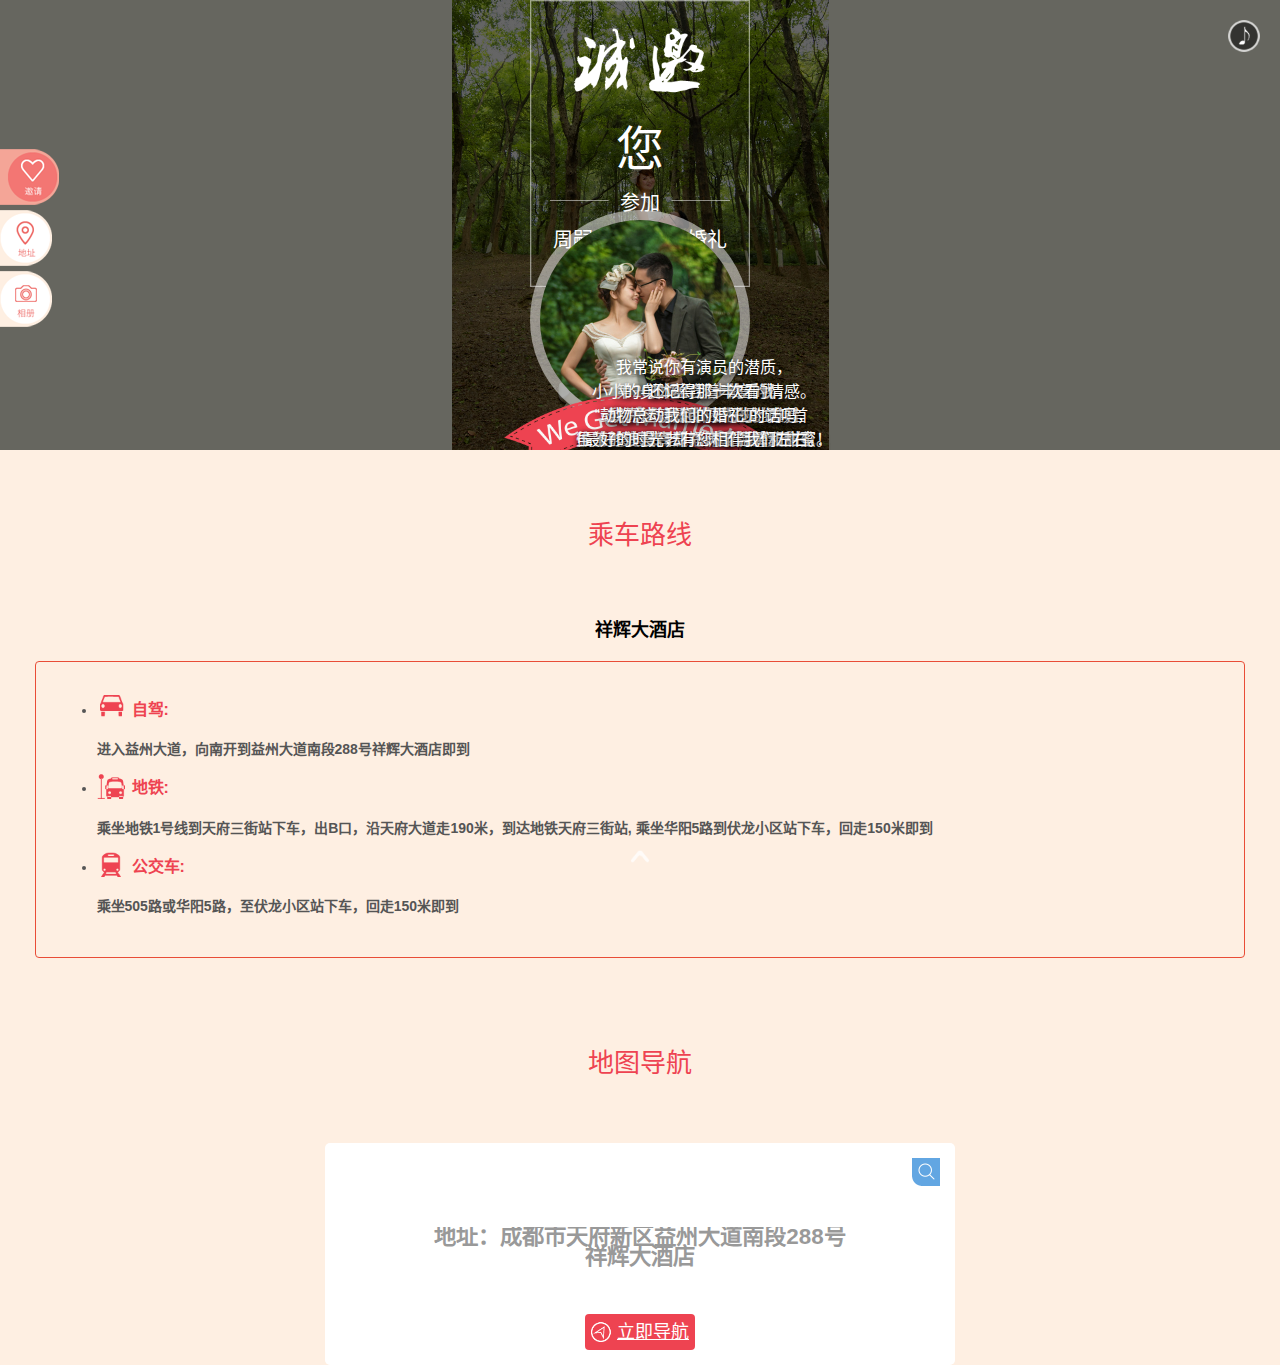
==== commit 86a20279: "remove css/js/resource.ijuan1314.top" ====
--- a/webroot/index.html
+++ b/webroot/index.html
@@ -11,7 +11,7 @@
         <link href="//cdn.bootcss.com/Swiper/3.3.1/css/swiper.min.css" rel="stylesheet">
         <link href="//cdn.bootcss.com/animate.css/3.5.1/animate.min.css" rel="stylesheet">
         <!-- Custom styles for this template -->
-        <link href="//css.ijuan1314.top/css/wedding2.min.css" rel="stylesheet">
+        <link href="css/wedding2.min.css" rel="stylesheet">
         <!--<link href="css/wedding.min.css" rel="stylesheet">-->
 
         <!-- HTML5 shim and Respond.js for IE8 support of HTML5 elements and media queries -->
@@ -27,18 +27,18 @@
                 <li class="invitation active"><a href="#invitation" class="nav-invitation"></a></li>
                 <li class="address"><a href="#address" class="nav-address"></a></li>
                 <li class="photos"><a href="gallery.html" class="nav-photos"></a></li>
-                <li class="message"><a href="blessing.html" class="nav-message"></a></li>
+                <!-- <li class="message"><a href="blessing.html" class="nav-message"></a></li> -->
             </ul>
         </nav>
         <div class="nav_top">
             <label id="playbox" class="on" onclick="mp3_play();">
                 <audio id="audio" autoplay="autoplay" loop="loop">
-                    <source id="mp3Source" src="//resource.ijuan1314.top/mp3/xiaofuqi.mp3" type="audio/mpeg">
-                    <source id="oggSource" src="//resource.ijuan1314.top/mp3/xiaofuqi.ogg" type="audio/ogg">
+                    <source id="mp3Source" src="mp3/xiaofuqi.mp3" type="audio/mpeg">
+                    <source id="oggSource" src="mp3/xiaofuqi.ogg" type="audio/ogg">
                 </audio>
             </label>
         </div>
-        <img src="//images.ijuan1314.top/images/66_swipe_tip.png" style="" class="resize">
+        <img src="images/66_swipe_tip.png" style="" class="resize">
         <!--<div class="page-wrapper">-->
             <div class="swiper-container">
 
@@ -61,12 +61,12 @@
                                 <div class="avatar"></div>
                                 <div class="tx">
                                     <!--<img width="640" src="images/marriage_avatar.png">-->
-                                    <img width="640" src="//images.ijuan1314.top/images/album2_x400.jpg">
+                                    <img width="640" src="images/album2_x400.jpg">
                                     <!--<img width="640" src="images/album2_x400.jpg">-->
                                 </div>
 
                                 <div class="married">
-                                    <img src="//images.ijuan1314.top/images/66_got_married.png" width="100%">
+                                    <img src="images/66_got_married.png" width="100%">
                                 </div>  
 
                                 <div class="home_info">
@@ -80,7 +80,7 @@
                                         </div>
                                         <div class="address">成都市天府新区益州大道南段288号<br/>祥辉大酒店</div>
                                     </div>
-                                    <div class="info_bot"><img src="//images.ijuan1314.top/images/66_info_bot.png" width="100%"></div>
+                                    <div class="info_bot"><img src="images/66_info_bot.png" width="100%"></div>
                                 </div>
                             </div>
                         </section>
@@ -209,7 +209,7 @@
         <!-- Placed at the end of the document so the pages load faster -->
         <script src="//cdn.bootcss.com/zepto/1.1.6/zepto.min.js"></script>
         <script src="//cdn.bootcss.com/Swiper/3.3.1/js/swiper.min.js"></script>
-        <script type="text/javascript" src="//js.ijuan1314.top/js/index.min.js"></script>
+        <script type="text/javascript" src="js/index.min.js"></script>
         <!--<script type="text/javascript" src="js/index.min.js"></script>-->
     </body>
 </html>
--- a/webroot/css/wedding2.min.css
+++ b/webroot/css/wedding2.min.css
@@ -0,0 +1,4 @@
+@-ms-viewport{width:device-width}@-webkit-viewport{width:device-width}@-moz-viewport{width:device-width}@-ms-viewport{width:device-width}@-o-viewport{width:device-width}@viewport{width:device-width}html,body{position:relative;height:100%}body,button,input,select,textarea,h1,h2,h3,h4,h5,h6{font-family:Microsoft YaHei,'宋体',Tahoma,Helvetica,Arial,"\5b8b\4f53",sans-serif}body{background:#fff;font-family:Helvetica Neue,Helvetica,Arial,sans-serif;font-size:14px;color:#000;margin:0;padding:0}div.page-wrapper{padding-bottom:30px;position:relative;width:100%;text-align:center}a,#banner{color:#ff5c5c}.ul_nav{position:fixed;padding-left:0;left:0;top:15%;z-index:999}.ul_nav li{list-style-type:none}.ul_nav li a{display:block;width:59px;height:56px;background-image:url(../images/31_ul_nav_menu.png);background-repeat:no-repeat}.ul_nav li a.nav-invitation{background-position:-70px 0}.ul_nav li a.nav-address{background-position:-70px -60px}.ul_nav li a.nav-photos{background-position:-70px -120px}.ul_nav li a:hover.nav-invitation,.ul_nav li.active a.nav-invitation{background-position:0 0}.ul_nav li a:hover.nav-address,.ul_nav li.active a.nav-address{background-position:0 -60px}.ul_nav li a:hover.nav-photos,.ul_nav li.active a.nav-photos{background-position:0 -120px}.ul_nav li a.nav-message{background-position:-70px -180px}.ul_nav li a:hover.nav-message,.ul_nav li.active a.nav-message{background-position:0 -180px}.nav_top{position:fixed;top:20px;right:20px;z-index:9999;border-radius:50%}.nav_top label.on{background:url(../images/66_units_icons.png) no-repeat;background-position:0 0;background-size:auto 32px;animation-name:x-spin;transform-style:preserve-3d;animation-duration:1s;animation-iteration-count:infinite;animation-timing-function:linear;-webkit-transform-style:preserve-3d;-webkit-animation-name:x-spin;-webkit-animation-duration:1s;-webkit-animation-iteration-count:infinite;-webkit-animation-timing-function:linear}.nav_top label{display:block;float:right;margin:0;width:32px;height:32px;background:url(../images/66_units_icons.png) no-repeat;background-position:-86px 0;background-size:auto 32px;cursor:pointer;-webkit-tap-highlight-color:raba(0,0,0,0)}@keyframes x-spin{0%{transform:rotate(0deg);-webkit-transform:rotate(0deg);-moz-transform:rotate(0deg);-o-transform:rotate(0deg);-ms-transform:rotate(0deg)}100%{transform:rotate(360deg);-webkit-transform:rotate(360deg);-moz-transform:rotate(360deg);-o-transform:rotate(360deg);-ms-transform:rotate(360deg)}}@-webkit-keyframes bounce{0%{-webkit-transform:translateY(0)}50%{-webkit-transform:translateY(-10px)}100%{-webkit-transform:translateY(0)}}@-zom-keyframes bounce{0%{-zom-transform:translateY(0)}50%{-zom-transform:translateY(-10px)}100%{-zom-transform:translateY(0)}}@-ms-keyframes bounce{0%{-ms-transform:translateY(0)}50%{-ms-transform:translateY(-10px)}100%{-ms-transform:translateY(0)}}@-o-keyframes bounce{0%{-o-transform:translateY(0)}50%{-o-transform:translateY(-10px)}100%{-o-transform:translateY(0)}}@keyframes bounce{0%{transform:translateY(0)}50%{transform:translateY(-10px)}100%{transform:translateY(0)}}.resize{position:absolute;width:20px;height:15px;margin-left:-10px;bottom:4%;left:50%;z-index:9999;-webkit-animation:bounce 1s .2s linear infinite;-moz-animation:bounce 1s .2s linear infinite;-o-animation:bounce 1s .2s linear infinite;-ms-animation:bounce 1s .2s linear infinite;animation:bounce 1s .2s linear infinite}.marry_title{clear:both;color:#ee4351;font-size:26px;margin:0 auto;padding:5% 0 5% 0;text-align:center}.m-animationCloudBg{height:100%;position:relative;top:0;bottom:0;left:0;right:0;z-index:0;overflow:hidden}.m-animationCloudBg i{width:640px;height:300px;display:block;position:absolute;opacity:0;z-index:0;z-index:0!important;top:50px;left:-100px}.m-animationCloudBg i:nth-child(1){background:url(../images/66_cloud1.png);top:50px;left:-100px;-webkit-animation:animationCloudBg 1s linear infinite;-webkit-animation-delay:2s;animation:animationCloudBg 1s linear infinite;animation-delay:2s}.m-animationCloudBg i:nth-child(2){background:url(../images/66_cloud2.png);top:100px;left:-50px;-webkit-animation:animationCloudBg 2s linear infinite;-webkit-animation-delay:1s;animation:animationCloudBg 2s linear infinite;animation-delay:1s}.m-animationCloudBg i:nth-child(3){background:url(../images/66_cloud3.png);top:150px;left:-0px;-webkit-animation:animationCloudBg 4s linear infinite;-webkit-animation-delay:0s;animation:animationCloudBg 4s linear infinite;animation-delay:0s}.m-animationCloudBg i:nth-child(4){background:url(../images/66_cloud4.png);top:200px;left:50px;-webkit-animation:animationCloudBg 2s linear infinite;-webkit-animation-delay:2s;animation:animationCloudBg 2s linear infinite;animation-delay:2s}.m-animationCloudBg i:nth-child(5){background:url(../images/66_cloud5.png);top:250px;left:-50px;-webkit-animation:animationCloudBg 1.2s linear infinite;-webkit-animation-delay:3s;animation:animationCloudBg 1.2s linear infinite;animation-delay:3s}
+.m-animationCloudBg i:nth-child(6){background:url(../images/66_cloud6.png);top:300px;left:20px;-webkit-animation:animationCloudBg 3s linear infinite;-webkit-animation-delay:1s;animation:animationCloudBg 3s linear infinite;animation-delay:1s}.m-animationCloudBg i:nth-child(7){background:url(../images/66_cloud1.png);top:350px;left:80px;-webkit-animation:animationCloudBg 4.5s linear infinite;-webkit-animation-delay:0s;animation:animationCloudBg 4.5s linear infinite;animation-delay:0s}.m-animationCloudBg i:nth-child(8){background:url(../images/66_cloud2.png);top:400px;left:-10px;-webkit-animation:animationCloudBg 2.8s linear infinite;-webkit-animation-delay:1s;animation:animationCloudBg 2.8s linear infinite;animation-delay:1s}.m-animationCloudBg i:nth-child(9){background:url(../images/66_cloud3.png);top:350px;left:80px;-webkit-animation:animationCloudBg 1.6s linear infinite;-webkit-animation-delay:2s;animation:animationCloudBg 1.6s linear infinite;animation-delay:2s}.m-animationCloudBg i:nth-child(10){background:url(../images/66_cloud4.png);top:20px;left:-100px;-webkit-animation:animationCloudBg 4s linear infinite;-webkit-animation-delay:1s;animation:animationCloudBg 4s linear infinite;animation-delay:1s}.m-animationCloudBg i:nth-child(11){background:url(../images/66_cloud5.png);top:60px;left:0;-webkit-animation:animationCloudBg 2.5s linear infinite;-webkit-animation-delay:2s;animation:animationCloudBg 2.5s linear infinite;animation-delay:2s}.m-animationCloudBg i:nth-child(12){background:url(../images/66_cloud6.png);top:0;left:-50px;-webkit-animation:animationCloudBg 3.2s linear infinite;-webkit-animation-delay:0s;animation:animationCloudBg 3.2s linear infinite;animation-delay:0s}@keyframes animationCloudBg{0%{transform:scale(0.5) translate(-300px,300px) rotateX(0deg) rotateY(0deg);opacity:0}33%{transform:scale(1) translate(-80px,80px) rotateX(20deg) rotateY(-20deg);opacity:1}66%{transform:scale(1.5) translate(100px,-100px) rotateX(30deg) rotateY(-10deg);opacity:.8}100%{transform:scale(1.8) translate(300px,-300px) rotateX(0deg) rotateY(0deg);opacity:.6}}@-moz-keyframes animationCloudBg{0%{transform:scale(0.5) translate(-300px,300px) rotateX(0deg) rotateY(0deg);opacity:0}33%{transform:scale(1) translate(-80px,80px) rotateX(20deg) rotateY(-20deg);opacity:1}66%{transform:scale(1.5) translate(100px,-100px) rotateX(30deg) rotateY(-10deg);opacity:.8}100%{transform:scale(1.8) translate(300px,-300px) rotateX(0deg) rotateY(0deg);opacity:.6}}@-o-keyframes animationCloudBg{0%{transform:scale(0.5) translate(-300px,300px) rotateX(0deg) rotateY(0deg);opacity:0}33%{transform:scale(1) translate(-80px,80px) rotateX(20deg) rotateY(-20deg);opacity:1}66%{transform:scale(1.5) translate(100px,-100px) rotateX(30deg) rotateY(-10deg);opacity:.8}100%{transform:scale(1.8) translate(300px,-300px) rotateX(0deg) rotateY(0deg);opacity:.6}}@-webkit-keyframes animationCloudBg{0%{-webkit-transform:scale(0.5) translate(-300px,300px) rotateX(0deg) rotateY(0deg);opacity:0}33%{-webkit-transform:scale(1) translate(-80px,80px) rotateX(20deg) rotateY(-20deg);opacity:1}66%{-webkit-transform:scale(1.5) translate(100px,-100px) rotateX(30deg) rotateY(-10deg);opacity:.8}100%{-webkit-transform:scale(1.8) translate(300px,-300px) rotateX(0deg) rotateY(0deg);opacity:.6}}@-webkit-keyframes animationCloudBg{0%{-webkit-transform:scale(0.5) translate(-300px,300px) rotateX(0deg) rotateY(0deg);opacity:0}33%{-webkit-transform:scale(1) translate(-80px,80px) rotateX(20deg) rotateY(-20deg);opacity:1}66%{-webkit-transform:scale(1.5) translate(100px,-100px) rotateX(30deg) rotateY(-10deg);opacity:.8}100%{-webkit-transform:scale(1.8) translate(300px,-300px) rotateX(0deg) rotateY(0deg);opacity:.6}}section.card{width:100%;background-color:#feefe2;margin:0 auto;height:100%;transform:translateY(0px);transition:none;text-align:center;position:relative}section.card img{width:100%}.fm_in{position:absolute;top:0;left:0;width:100%;height:100%;margin:0 auto;padding:15% 0;background:#000;opacity:.6;z-index:0}section.introduction{width:100%;height:100%;position:relative;margin:0 auto;background:#fffeee url(../images/album2.jpg) center no-repeat;background-size:auto 100%}.welcome{position:relative;top:25%;left:50%;margin-left:-110px;width:220px;height:340px;background:url(../images/66_fm_bor.png) top no-repeat;background-size:220px auto;text-align:center;padding:110px 0 0 0;opacity:1;z-index:2}.inviter{text-align:center;color:#fff;font-size:48px;margin:0 auto 0 auto}.join{color:#fff;font-size:20px;padding:3% 0;background:url(../images/66_join.png) center no-repeat;background-size:180px auto}.newman{color:#fff;font-size:20px;padding:1% 0}.newman label{font-weight:normal}.page_avatar{position:absolute;left:50%;margin-left:-110px;z-index:8;top:50%;margin-top:-240px}.avatar{border-radius:220px;width:220px;height:220px;background-color:#fff;opacity:.5;z-index:9;margin:0 auto;position:relative}section.card .tx img{width:200px;height:200px;border-radius:200px;margin:0 auto;position:relative;top:-210px;left:0;z-index:10}
+.married{position:relative;width:262px;left:50%;top:-240px;z-index:11;margin-left:-136px}.home_info{position:relative;width:200px;z-index:11;background:#ee4351;left:0;top:-230px;margin:0 auto;padding:0;z-index:11}.red_box{width:100%;background:#ee4351;padding:0 8px;margin:0;z-index:11}.info_bot{width:100%;position:absolute;bottom:-17px;z-index:11}.name_box{width:100%;font-size:18px;line-height:180%;color:#fff;font-family:'microsoft yahei';margin:5px auto;text-align:center;padding:0;border-bottom:1px #fff dashed}.name_box .love{position:relative;display:inline-block;top:0;width:18px;height:24px}.name_box label{padding:0 15px;color:#fff}.time,.message,.address{clear:both;color:#fff;font-size:16px;line-height:24px;padding:5px 0;text-align:center}.ani_left_right{-webkit-animation:animation_left_right 23s linear 0s infinite both}@-webkit-keyframes animation_left_right{0%{-webkit-transform:translateX(0px);width:236%;height:100%;margin-top:0;margin-left:0}50%{-webkit-transform:translateX(-373px);width:236%;height:100%;margin-top:0;margin-left:0}100%{-webkit-transform:translateX(0px);width:236%;height:100%;margin-top:0;margin-left:0}}.ani_right_left{-webkit-animation:animation_right_left 23s linear 0s infinite both}@-webkit-keyframes animation_right_left{0%{-webkit-transform:translateX(-373px);width:236%;height:100%;margin-top:0;margin-left:0}50%{-webkit-transform:translateX(0px);width:236%;height:100%;margin-top:0;margin-left:0}100%{-webkit-transform:translateX(-373px);width:236%;height:100%;margin-top:0;margin-left:0}}.ani_zoom{-webkit-animation:animation_zoom 18s linear 0s infinite both}@-webkit-keyframes animation_zoom{0%{-webkit-transform:scale(1);width:104%;height:100%;margin-top:0;margin-left:0}50%{-webkit-transform:scale(1.3);width:104%;height:100%;margin-top:0;margin-left:0}100%{-webkit-transform:scale(1);width:104%;height:100%;margin-top:0;margin-left:0}}.ani_narrow{-webkit-animation:animation_narrow 15s linear 0s infinite both}@-webkit-keyframes animation_narrow{0%{-webkit-transform:scale(1.2);width:100%;height:100%;margin-top:0;margin-left:0}50%{-webkit-transform:scale(1);width:100%;height:100%;margin-top:0;margin-left:0}100%{-webkit-transform:scale(1.2);width:100%;height:100%;margin-top:0;margin-left:0}}.ani_ghost_image1{-webkit-animation:animation_ghost_image1 3s ease 0s 1 both;height:100%}@-webkit-keyframes animation_ghost_image1{0%{-webkit-transform:translateX(85px);opacity:0}100%{-webkit-transform:translateX(0px);opacity:1}}.ani_ghost_image2{-webkit-animation:animation_ghost_image2 3s ease 0s 1 both;height:100%}@-webkit-keyframes animation_ghost_image2{0%{-webkit-transform:translateX(-85px);opacity:0}100%{-webkit-transform:translateX(0px);opacity:1}}.photo_tit{padding:0 5%;bottom:10%;left:0;color:#fff;width:100%;text-align:center;font-size:16px;text-shadow:2px 2px 6px #000}.pos_abs{position:absolute}.card .card-photo{background-size:auto 100%;background-position:center;background-repeat:no-repeat;height:100%}.card .photo-ani{height:100%}.card .photo1{background-image:url("../images/home_1.jpg")}.card .photo2{background-image:url("../images/home_2.jpg")}.card .photo3{background-image:url("../images/home_3x.jpg")}.card .photo4{background-image:url("../images/home_4.jpg")}.card .photo5{background-image:url("../images/home_5.jpg")}.card .photo6{background-image:url("../images/home_6.jpg")}.dh_area{padding:0 35px}.ul_item{clear:both;margin:20px auto;padding:2% 5% 3% 5%;border-radius:4px;text-align:left;border:1px #e94d37 solid}.ul_item li{line-height:22px;font-size:14px;font-weight:bold;color:#555;padding:4px 0}.ul_item li h2{clear:both;color:#ee4351;line-height:30px;font-size:16px;text-align:left;margin-top:5px}.ul_item li a{color:#fff}.ul_item li i{display:inline-block;float:left;width:35px;height:26px}.ul_item li:first-child i{background:url(../images/66_map_icons.png) no-repeat 3px 0;background-size:80% auto}.ul_item li:nth-child(2) i{background:url(../images/66_map_icons.png) no-repeat 0 -42px;background-size:80% auto}.ul_item li:last-child i{background:url(../images/66_map_icons.png) no-repeat 4px -90px;background-size:80% auto}.map-container{margin:0 15px}.map-box{position:relative;border-radius:5px;background:#fff;padding:15px;max-width:600px;margin:0 auto}.map-msg{padding:10px 0;overflow:hidden}.map-msg h5{font-size:1.4rem;line-height:20px;min-height:25px;color:#999;overflow:hidden}.map-btn{display:inline-block;margin-top:2px;margin-right:6px;width:50px;height:18px;background:url(../images/bmap-nav.png) no-repeat;background-size:100% 100%;border:0;outline:0;border-radius:0}#mapContent{position:relative}.map-search{position:absolute;top:0;right:0;width:28px;height:28px;background:url(../images/bmap-search.png) no-repeat;background-size:100% 100%;z-index:99999}.map_btn{width:110px;margin:0 auto 0 auto;line-height:36px;background:#ee4351;border-radius:4px;text-align:left}.map_btn a{display:block;color:#fff}.map_btn a i{float:left;display:inline-block;width:23px;height:23px;background:url(../images/66_icons.png) no-repeat 0 -151px;background-size:23px auto;margin:7px 3px 0 6px}
+.swiper-container{width:100%;height:100%}.swiper-slide{text-align:center;font-size:18px;background:#fff;display:-webkit-box;display:-ms-flexbox;display:-webkit-flex;display:flex;-webkit-box-pack:center;-ms-flex-pack:center;-webkit-justify-content:center;justify-content:center;-webkit-box-align:center;-ms-flex-align:center;-webkit-align-items:center;align-items:center}.gallery-container{background-color:#feefe2}.container .card form{text-align:left}.bless_tit{color:#555;height:30px;line-height:30px;border-bottom:1px #ccc solid;margin:30px 0 30px 0;text-align:center;position:relative}.bless_tit span{position:absolute;bottom:-15px;left:50%;background:#feefe2;padding:0 20px;text-align:center;margin-left:-50px}ul.bless-wall{margin-top:30px}ul.bless-wall li{display:inline-block;*display:inline;zoom:1;margin:1em 1em 3em;font-size:10px}ul.bless-wall .msg_style{height:auto;vertical-align:middle}ul.bless-wall section.bless-card{-moz-box-shadow:5px 5px 7px rgba(33,33,33,0.4);-webkit-box-shadow:5px 5px 7px rgba(33,33,33,0.4);box-shadow:5px 5px 7px rgba(33,33,33,0.4);-webkit-transform:rotate(-2deg);-o-transform:rotate(-2deg);-moz-transform:rotate(-2deg);-ms-transform:rotate(-2deg);transform:rotate(-2deg);position:relative;display:inline-block;height:80%;width:80%;font-size:100%;text-decoration:none;color:#000;background-color:#ffc;padding:1em;cursor:defaul.bless-wallt}ul.bless-wall section.bless-card:before{content:'';position:absolute;top:-20px;left:35%;width:50px;height:30px;background-color:rgba(255,255,204,0.5);border-left:1px dashed rgba(0,0,0,0.1);border-right:1px dashed rgba(0,0,0,0.1);-webkit-box-shadow:0 0 12px rgba(0,0,0,0.2);-moz-box-shadow:0 0 12px rgba(0,0,0,0.2);box-shadow:0 0 12px rgba(0,0,0,0.2)}ul.bless-wall h2{font-family:'Eater',cursive;font-size:140%;font-weight:bold;padding-bottom:10px;padding-top:5px}ul.bless-wall h3{font-family:'Eater',cursive;padding-bottom:10px;padding-top:5px;font-size:medium;font-weight:normal;color:rgba(33,33,33,0.7);width:200px}ul.bless-wall li:nth-child(even) section.bless-card{-webkit-transform:rotate(4deg);-o-transform:rotate(4deg);-moz-transform:rotate(4deg);-ms-transform:rotate(4deg);transform:rotate(4deg);position:relative;top:5px;background-color:#cfc}ul.bless-wall li:nth-child(3n) section.bless-card{position:relative;top:-5px;background-color:#ccf}ul.bless-wall li:nth-child(5n) section.bless-card{position:relative;top:-10px;background-color:#fac8c8}ul.bless-wall li:nth-child(even) section.bless-card:before{background-color:rgba(204,255,204,0.5)}ul.bless-wall li:nth-child(3n) section.bless-card:before{background-color:rgba(204,204,255,0.5)}ul.bless-wall li section:hover,ul.bless-wall li section:focus{-moz-box-shadow:10px 10px 7px rgba(0,0,0,0.7);-webkit-box-shadow:10px 10px 7px rgba(0,0,0,0.7);box-shadow:10px 10px 7px rgba(0,0,0,0.7)}ul.bless-wall div{width:100%;height:100%;OVERFLOW-Y:auto;OVERFLOW-X:hidden}ul.bless-wall h4{float:right;z-index:9999;font-size:medium}ul.bless-wall h4:hover{cursor:pointer;color:red}ul.bless-wall p{font-size:large}.no-bless,.see-more-bless{clear:both;display:inline-block;width:100%;color:#fd9821;font-size:12px;text-align:center;margin:0 auto;padding:20px 0 20px 0}.call{padding-left:0;margin-bottom:30px}.call li{list-style-type:none}.call li a{display:block;width:120px;line-height:24px;color:#fff;font-size:16px;margin:10px 0 10px 0;padding:10px 0 10px 10px;border-radius:44px}.call li a i{display:inline-block;float:left;width:23px;height:23px;margin-right:10px;background:url(../images/31_tel_icon.png) center no-repeat;background-size:auto 23px}.call li.tel_01 a{float:right;background:#f99}.call li.tel_02 a{float:left;background:#89b0d8}
